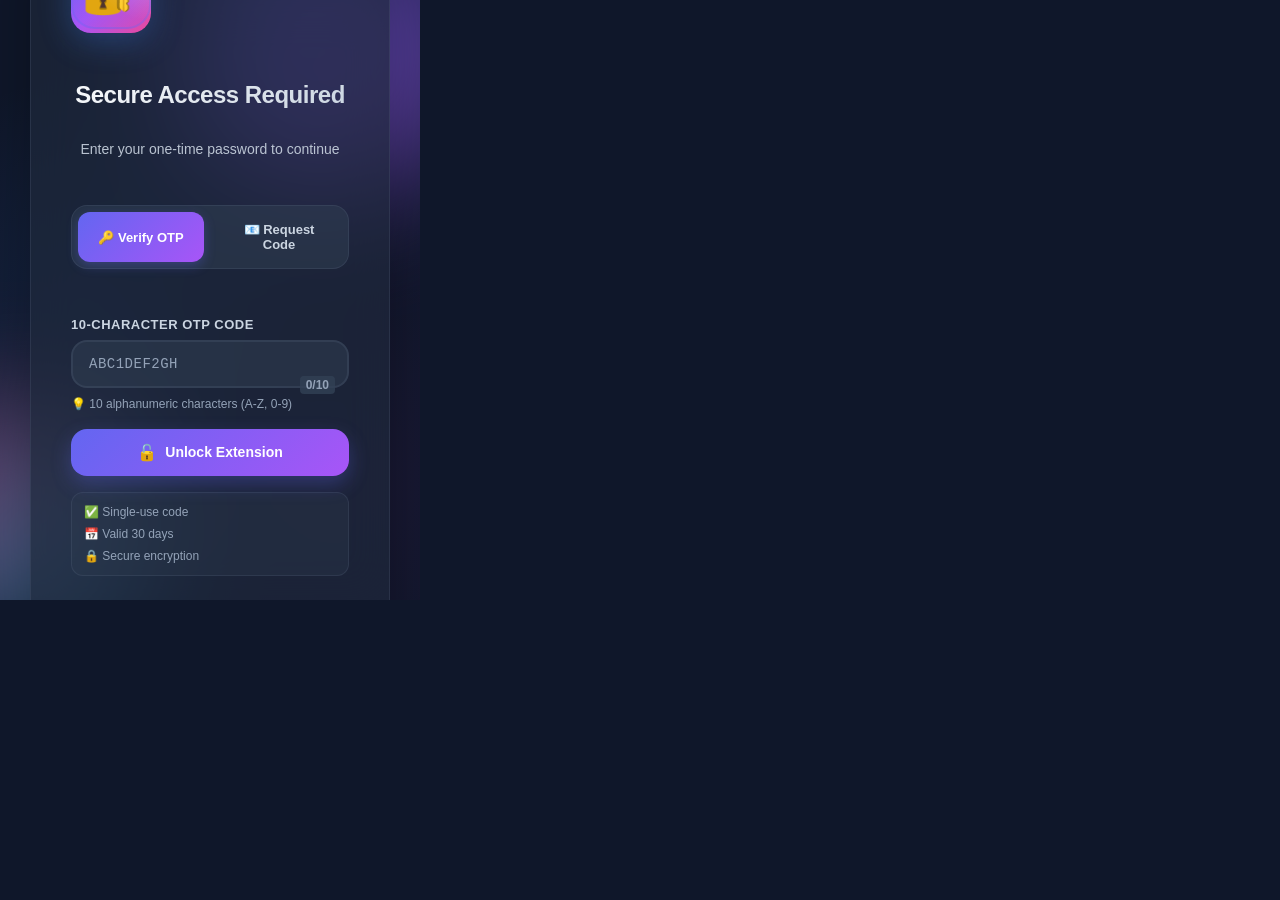
==== index.html @ 63fec65b "[auto-unzip] Replace repo with extracted ZIP contents" ====
<!doctype html>
<html lang="en">
<head>
  <meta charset="UTF-8" />
  <meta name="viewport" content="width=device-width, initial-scale=1.0" />
  <title>Lovable Tool — Trivis</title>
  <link rel="stylesheet" href="styles/style.css" />
  <link rel="stylesheet" href="styles/modern-ui.css" />
</head>
<body class="sp-extension-page">
  <div id="sp-app-root">

    <!-- =============== OTP AUTHENTICATION GATE =============== -->
    <div id="otp-auth-gate" class="otp-auth-gate active">
      <div class="otp-auth-bg">
        <div class="otp-auth-gradient-1"></div>
        <div class="otp-auth-gradient-2"></div>
      </div>

      <div class="otp-auth-container">
        <!-- Logo Animation -->
        <div class="otp-auth-logo-wrapper">
          <div class="otp-auth-logo">🔐</div>
        </div>

        <!-- Title -->
        <h1 class="otp-auth-title">Secure Access Required</h1>
        <p class="otp-auth-subtitle">Enter your one-time password to continue</p>

        <!-- Tabs -->
        <div class="otp-auth-tabs">
          <button class="otp-auth-tab active" data-tab="verify">🔑 Verify OTP</button>
          <button class="otp-auth-tab" data-tab="request">📧 Request Code</button>
        </div>

        <!-- Verify OTP Tab -->
        <div class="otp-auth-tab-content active" data-tab-content="verify">
          <form id="otp-auth-form-verify" class="otp-auth-form">
            <div class="otp-auth-input-wrapper">
              <label class="otp-auth-label">10-Character OTP Code</label>
              <div class="otp-auth-input-container">
                <input 
                  type="text" 
                  id="otp-auth-input" 
                  class="otp-auth-input" 
                  placeholder="ABC1DEF2GH"
                  maxlength="10"
                  autocomplete="off"
                  spellcheck="false"
                />
                <span class="otp-auth-char-count">0/10</span>
              </div>
              <div class="otp-auth-input-hint">💡 10 alphanumeric characters (A-Z, 0-9)</div>
            </div>

            <div id="otp-auth-message" class="otp-auth-message" style="display: none;"></div>

            <button type="submit" class="otp-auth-btn-primary">
              <span class="btn-icon">🔓</span>
              <span class="btn-text">Unlock Extension</span>
            </button>

            <div class="otp-auth-info">
              <div class="info-item">✅ Single-use code</div>
              <div class="info-item">📅 Valid 30 days</div>
              <div class="info-item">🔒 Secure encryption</div>
            </div>
          </form>
        </div>

        <!-- Request OTP Tab -->
        <div class="otp-auth-tab-content" data-tab-content="request">
          <form id="otp-auth-form-request" class="otp-auth-form">
            <div class="otp-auth-input-wrapper">
              <label class="otp-auth-label">Email Address</label>
              <div class="otp-auth-input-container">
                <input 
                  type="email" 
                  id="otp-auth-email" 
                  class="otp-auth-input" 
                  placeholder="your@email.com"
                />
                <span class="btn-icon">📧</span>
              </div>
              <div class="otp-auth-input-hint">We'll send your OTP to this email</div>
            </div>

            <div id="otp-auth-message-request" class="otp-auth-message" style="display: none;"></div>

            <button type="button" class="otp-auth-btn-primary" id="otp-auth-request-btn">
              <span class="btn-icon">📤</span>
              <span class="btn-text">Request OTP</span>
            </button>

            <div class="otp-auth-info">
              <div class="info-item">⏱️ Admin responds within 1 hour</div>
              <div class="info-item">💬 Check your email & Discord</div>
              <div class="info-item">🔐 Code valid for 24 hours</div>
            </div>
          </form>
        </div>

        <!-- Footer -->
        <div class="otp-auth-footer">
          <p>Made with ❤️ by Trivis</p>
        </div>
      </div>
    </div>

    <!-- =============== MAIN UI (After Auth) =============== -->
    <div id="main-ui" class="main-ui">
      <!-- Header -->
      <header class="sp-header">
        <div class="sp-brand">
          <span class="sp-brand-emoji">⌨️</span>
          <div class="sp-brand-info">
            <span class="sp-brand-text">Lovable Tool</span>
            <span class="sp-brand-subtext">✨ Trivis Edition</span>
          </div>
        </div>
        <div class="sp-header-actions">
          <button class="sp-icon-btn" id="btn-admin" title="Admin Panel">
            ⚙️
          </button>
          <button class="sp-icon-btn" id="btn-discord" title="Join Discord">
            💬
          </button>
          <button class="sp-icon-btn" id="btn-logout" title="Logout">
            🚪
          </button>
        </div>
      </header>

      <!-- Hero Section -->
      <div class="sp-hero-banner">
        <div class="sp-hero-gradient"></div>
        <div class="sp-hero-content">
          <h1 class="sp-hero-title">🎯 Ready to Build?</h1>
          <p class="sp-hero-subtitle">Unlock All Possibilities With Lovable Tool</p>
        </div>
      </div>

      <!-- Quick Actions Grid -->
      <section class="sp-quick-actions-grid">
        <button class="sp-action-card" id="btn-new" title="Create new project">
          <span class="card-icon">➕</span>
          <span class="card-label">New Project</span>
          <span class="card-desc">Start building</span>
        </button>

        <button class="sp-action-card" id="btn-recent" title="Recent projects">
          <span class="card-icon">📂</span>
          <span class="card-label">Recent</span>
          <span class="card-desc">View history</span>
        </button>

        <button class="sp-action-card" id="btn-templates" title="Project templates">
          <span class="card-icon">🎨</span>
          <span class="card-label">Templates</span>
          <span class="card-desc">Start from template</span>
        </button>

        <button class="sp-action-card" id="btn-settings" title="Settings">
          <span class="card-icon">⚙️</span>
          <span class="card-label">Settings</span>
          <span class="card-desc">Customize</span>
        </button>
      </section>

      <!-- Features Section -->
      <section class="sp-features-section">
        <h2 class="section-title">✨ Features</h2>
        <div class="sp-features-grid">
          <div class="feature-card">
            <div class="feature-icon">🚀</div>
            <h3>Lightning Fast</h3>
            <p>Build in seconds</p>
          </div>
          <div class="feature-card">
            <div class="feature-icon">🎨</div>
            <h3>Beautiful</h3>
            <p>Modern design</p>
          </div>
          <div class="feature-card">
            <div class="feature-icon">🔒</div>
            <h3>Secure</h3>
            <p>Enterprise ready</p>
          </div>
          <div class="feature-card">
            <div class="feature-icon">⚙️</div>
            <h3>Powerful</h3>
            <p>Full control</p>
          </div>
        </div>
      </section>

      <!-- Footer -->
      <footer class="sp-footer">
        <div class="footer-content">
          <div class="social-links">
            <a href="https://discord.gg/SvxytM8Y2p" class="social-link" title="Discord">💬</a>
            <a href="#" class="social-link" title="GitHub">🐙</a>
            <a href="#" class="social-link" title="Website">🌐</a>
          </div>
          <p class="footer-text">Made with ❤️ by Trivis • © 2026</p>
        </div>
      </footer>
    </div>

    <!-- Notification Toast -->
    <div id="sp-toast" class="sp-toast"></div>
  </div>

  <!-- Scripts (OTP System) -->
  <script src="scripts/supabase/otp-initializer.js"></script>
  <script src="scripts/supabase/config.js"></script>
  <script src="scripts/panel/otp-auth-gate.js"></script>
  <script src="scripts/shared/fingerprint.js"></script>
  <script src="scripts/shared/flow.js"></script>
  <script src="scripts/shared/translations.js"></script>
  <script src="scripts/panel/panel-templates.js"></script>
  <script src="scripts/panel/panel.js"></script>
  <script src="scripts/panel/handlers.js"></script>

  <!-- New Modern UI Handlers -->
  <script src="scripts/panel/ui-handlers.js"></script>
  
  <!-- Initialization -->
  <script src="scripts/supabase/init.js"></script>
</body>
</html>
---- styles/style.css ----
/* ============================================================
   Lovable Tool — Trivis Edition
   Modern Glassmorphism UI with Smooth Animations
   Made with ❤️ by Trivis | Discord: https://discord.gg/SvxytM8Y2p
   ============================================================ */

* {
  box-sizing: border-box;
  margin: 0;
  padding: 0;
}

:root {
  /* Modern Gradient Colors */
  --primary-blue: #6366f1;
  --primary-purple: #a855f7;
  --primary-pink: #ec4899;
  --primary-cyan: #06b6d4;
  --primary-green: #10b981;
  
  /* Glassmorphism Backgrounds */
  --bg-primary: #0f172a;
  --bg-secondary: #1e293b;
  --bg-tertiary: #334155;
  --bg-glass: rgba(30, 41, 59, 0.7);
  --bg-glass-light: rgba(51, 65, 85, 0.5);
  
  /* Text Colors */
  --text-primary: #f8fafc;
  --text-secondary: #cbd5e1;
  --text-muted: #94a3b8;
  
  /* Gradients */
  --gradient-primary: linear-gradient(135deg, #6366f1 0%, #a855f7 50%, #ec4899 100%);
  --gradient-secondary: linear-gradient(135deg, #06b6d4 0%, #10b981 100%);
  --gradient-premium: linear-gradient(135deg, #a855f7 0%, #ec4899 50%, #6366f1 100%);
  
  /* Effects */
  --border-radius: 16px;
  --border-radius-lg: 24px;
  --border-radius-xl: 32px;
  --border-color: rgba(100, 116, 139, 0.2);
  --shadow-sm: 0 2px 8px rgba(0, 0, 0, 0.1);
  --shadow-md: 0 8px 16px rgba(0, 0, 0, 0.15);
  --shadow-lg: 0 20px 40px rgba(0, 0, 0, 0.25);
  --shadow-xl: 0 30px 60px rgba(0, 0, 0, 0.3);
  
  /* Glass Effect */
  --glass-effect: backdrop-filter: blur(10px);
  
  /* Transitions */
  --transition-fast: 0.15s cubic-bezier(0.4, 0, 0.2, 1);
  --transition-normal: 0.3s cubic-bezier(0.4, 0, 0.2, 1);
  --transition-slow: 0.5s cubic-bezier(0.4, 0, 0.2, 1);
}

html {
  background: var(--bg-primary);
  width: 420px;
  height: auto;
}

body {
  font-family: 'Segoe UI', 'Roboto', 'Oxygen', 'Ubuntu', 'Cantarell', sans-serif;
  background: var(--bg-primary);
  color: var(--text-primary);
  width: 420px;
  height: auto;
  max-height: 600px;
  margin: 0;
  overflow: hidden;
  overflow-y: auto;
  -webkit-font-smoothing: antialiased;
  -moz-osx-font-smoothing: grayscale;
  display: flex;
  flex-direction: column;
}

/* Scrollbar */
::-webkit-scrollbar {
  width: 8px;
}

::-webkit-scrollbar-track {
  background: transparent;
}

::-webkit-scrollbar-thumb {
  background: rgba(148, 163, 184, 0.3);
  border-radius: 4px;
}

::-webkit-scrollbar-thumb:hover {
  background: rgba(148, 163, 184, 0.5);
}

#sp-app-root {
  width: 100%;
  display: flex;
  flex-direction: column;
  background: var(--bg-primary);
  position: relative;
  flex: 1;
}

/* ============================================================
   HEADER STYLES
   ============================================================ */

.sp-header {
  padding: 14px 16px;
  background: linear-gradient(180deg, rgba(26, 31, 46, 0.8) 0%, rgba(15, 20, 25, 0.95) 100%);
  border-bottom: 1px solid var(--border-color);
  display: flex;
  align-items: center;
  justify-content: space-between;
  gap: 12px;
  flex-shrink: 0;
  backdrop-filter: blur(12px);
  -webkit-backdrop-filter: blur(12px);
  box-shadow: 0 2px 8px rgba(0, 0, 0, 0.15);
}

.sp-brand {
  display: flex;
  align-items: center;
  gap: 12px;
  flex: 1;
  min-width: 0;
}

.sp-brand-icon-wrapper {
  display: flex;
  align-items: center;
  justify-content: center;
  width: 44px;
  height: 44px;
  background: var(--gradient-primary);
  border-radius: 12px;
  flex-shrink: 0;
  box-shadow: 0 4px 12px rgba(66, 133, 244, 0.3);
  font-size: 24px;
  line-height: 1;
  animation: floatIcon 3s ease-in-out infinite;
  position: relative;
  overflow: hidden;
}

@keyframes floatIcon {
  0%, 100% { transform: translateY(0); }
  50% { transform: translateY(-4px); }
}

.sp-brand-icon-wrapper::before {
  content: '';
  position: absolute;
  top: 0;
  left: 0;
  right: 0;
  bottom: 0;
  background: radial-gradient(circle at top right, rgba(255, 255, 255, 0.3) 0%, transparent 60%);
  pointer-events: none;
}

.sp-brand-emoji {
  filter: drop-shadow(0 2px 4px rgba(0, 0, 0, 0.2));
  position: relative;
  z-index: 1;
}

.sp-brand-info {
  display: flex;
  flex-direction: column;
  gap: 2px;
  min-width: 0;
}

.sp-brand-text {
  font-size: 14px;
  font-weight: 700;
  color: var(--text-primary);
  letter-spacing: -0.3px;
}

.sp-brand-subtext {
  font-size: 11px;
  background: var(--gradient-primary);
  -webkit-background-clip: text;
  -webkit-text-fill-color: transparent;
  background-clip: text;
  font-weight: 600;
  letter-spacing: 0.5px;
}

.sp-header-actions {
  display: flex;
  align-items: center;
  gap: 8px;
  flex-shrink: 0;
}

.sp-icon-btn {
  display: inline-flex;
  align-items: center;
  justify-content: center;
  width: 36px;
  height: 36px;
  border-radius: 10px;
  color: var(--text-secondary);
  background: rgba(148, 163, 184, 0.08);
  border: 1px solid var(--border-color);
  cursor: pointer;
  transition: all var(--transition-fast);
  font-size: 18px;
  line-height: 1;
  box-shadow: var(--shadow-inner);
  position: relative;
  overflow: hidden;
}

.sp-icon-btn::before {
  content: '';
  position: absolute;
  top: 0;
  left: 0;
  right: 0;
  bottom: 0;
  background: linear-gradient(135deg, rgba(255, 255, 255, 0.1) 0%, transparent 100%);
  pointer-events: none;
}

.sp-icon-btn:hover {
  background: rgba(66, 133, 244, 0.15);
  border-color: rgba(66, 133, 244, 0.3);
  transform: translateY(-2px);
  box-shadow: 0 4px 12px rgba(66, 133, 244, 0.2), var(--shadow-inner);
}

.sp-icon-btn:active {
  transform: translateY(0);
  box-shadow: inset 0 2px 4px rgba(0, 0, 0, 0.3);
}

.sp-discord-link {
  color: #5865F2;
  font-size: 20px;
}

.sp-discord-link:hover {
  background: rgba(88, 101, 242, 0.15);
}

/* ============================================================
   HERO BANNER
   ============================================================ */

.sp-hero-banner {
  padding: 20px 16px;
  background: var(--gradient-premium);
  background-size: 200% 200%;
  animation: gradientShift 8s ease infinite;
  position: relative;
  overflow: hidden;
  margin-bottom: 0;
}

@keyframes gradientShift {
  0%, 100% { background-position: 0% 50%; }
  50% { background-position: 100% 50%; }
}

.sp-hero-banner::before {
  content: '';
  position: absolute;
  top: 0;
  left: 0;
  right: 0;
  bottom: 0;
  background: 
    radial-gradient(circle at 20% 50%, rgba(255, 255, 255, 0.1) 0%, transparent 50%),
    radial-gradient(circle at 80% 80%, rgba(255, 255, 255, 0.05) 0%, transparent 50%);
  pointer-events: none;
}

.sp-hero-content {
  position: relative;
  z-index: 1;
  text-align: center;
  display: flex;
  flex-direction: column;
  align-items: center;
  gap: 8px;
}

.sp-hero-emoji {
  font-size: 32px;
  animation: bounce 2s ease-in-out infinite;
}

@keyframes bounce {
  0%, 100% { transform: translateY(0); }
  50% { transform: translateY(-8px); }
}

.sp-hero-title {
  font-size: 18px;
  font-weight: 800;
  color: #fff;
  letter-spacing: -0.5px;
}

.sp-hero-subtitle {
  font-size: 12px;
  color: rgba(255, 255, 255, 0.9);
  font-weight: 500;
}

/* ============================================================
   BODY & LOADING
   ============================================================ */

.sp-body {
  padding: 16px;
  display: flex;
  flex-direction: column;
  gap: 14px;
  flex: 1;
  overflow-y: auto;
  min-height: 0;
}

.sp-license-gate {
  padding: 40px 20px;
  flex: 1;
  display: flex;
  flex-direction: column;
  justify-content: center;
  align-items: center;
}

.sp-loading-container {
  display: flex;
  flex-direction: column;
  align-items: center;
  gap: 20px;
}

.sp-loader {
  display: flex;
  gap: 6px;
  align-items: center;
  height: 32px;
}

.sp-loader-dot {
  width: 8px;
  height: 8px;
  border-radius: 50%;
  background: var(--gradient-primary);
  animation: loadingBounce 1.4s infinite;
}

.sp-loader-dot:nth-child(1) {
  animation-delay: -0.32s;
}

.sp-loader-dot:nth-child(2) {
  animation-delay: -0.16s;
}

@keyframes loadingBounce {
  0%, 80%, 100% {
    transform: scale(0);
    opacity: 0.5;
  }
  40% {
    transform: scale(1);
    opacity: 1;
  }
}

.sp-loading-text {
  color: var(--text-muted);
  font-size: 14px;
  font-weight: 500;
  animation: fadeInOut 2s ease-in-out infinite;
}

@keyframes fadeInOut {
  0%, 100% { opacity: 0.6; }
  50% { opacity: 1; }
}

/* ============================================================
   QUICK ACTIONS
   ============================================================ */

.sp-quick-actions {
  display: grid;
  grid-template-columns: repeat(4, 1fr);
  gap: 10px;
  padding: 12px 16px;
  border-top: 1px solid var(--border-color);
  background: rgba(26, 31, 46, 0.5);
  flex-shrink: 0;
}

.sp-quick-action-btn {
  display: flex;
  flex-direction: column;
  align-items: center;
  justify-content: center;
  gap: 6px;
  padding: 10px;
  background: linear-gradient(135deg, rgba(51, 65, 85, 0.6) 0%, rgba(30, 41, 59, 0.9) 100%);
  border: 1px solid var(--border-color);
  border-radius: 10px;
  cursor: pointer;
  transition: all var(--transition-fast);
  box-shadow: var(--shadow-inner);
  color: var(--text-primary);
  font-family: inherit;
  font-size: 11px;
  font-weight: 600;
  position: relative;
  overflow: hidden;
}

.sp-quick-action-btn::before {
  content: '';
  position: absolute;
  top: -50%;
  left: -50%;
  width: 200%;
  height: 200%;
  background: radial-gradient(circle, rgba(255, 255, 255, 0.1) 0%, transparent 70%);
  opacity: 0;
  transition: opacity var(--transition-fast);
}

.sp-quick-action-btn:hover {
  border-color: rgba(66, 133, 244, 0.3);
  background: linear-gradient(135deg, rgba(66, 133, 244, 0.15) 0%, rgba(30, 41, 59, 0.95) 100%);
  transform: translateY(-2px);
  box-shadow: 0 4px 12px rgba(66, 133, 244, 0.15), var(--shadow-inner);
}

.sp-quick-action-btn:active {
  transform: translateY(0);
}

.sp-quick-action-btn:active::before {
  opacity: 1;
  animation: ripple 0.6s ease-out;
}

@keyframes ripple {
  from {
    top: -50%;
    left: -50%;
    width: 200%;
    height: 200%;
    opacity: 1;
  }
  to {
    top: -50%;
    left: -50%;
    width: 200%;
    height: 200%;
    opacity: 0;
  }
}

.sp-action-emoji {
  font-size: 20px;
  display: block;
  transition: transform var(--transition-fast);
}

.sp-quick-action-btn:hover .sp-action-emoji {
  transform: scale(1.2) rotate(5deg);
}

.sp-action-label {
  font-size: 10px;
  color: var(--text-muted);
  transition: color var(--transition-fast);
}

.sp-quick-action-btn:hover .sp-action-label {
  color: var(--text-primary);
}

/* ============================================================
   PROFILE CARD
   ============================================================ */

.sp-profile-card {
  background: linear-gradient(135deg, rgba(51, 65, 85, 0.4) 0%, rgba(30, 41, 59, 0.8) 100%);
  border: 1px solid var(--border-color);
  border-radius: var(--border-radius-lg);
  padding: 14px;
  display: flex;
  flex-direction: column;
  gap: 12px;
  box-shadow: var(--shadow-md), var(--shadow-inner);
  transition: all var(--transition-normal);
  position: relative;
  overflow: hidden;
}

.sp-profile-card::after {
  content: '';
  position: absolute;
  top: -50%;
  right: -50%;
  width: 200%;
  height: 200%;
  background: radial-gradient(circle, rgba(255, 255, 255, 0.05) 0%, transparent 70%);
  pointer-events: none;
}

.sp-profile-card:hover {
  border-color: rgba(66, 133, 244, 0.3);
  box-shadow: 0 8px 24px rgba(66, 133, 244, 0.15), var(--shadow-inner);
  transform: translateY(-2px);
}

.sp-status-row {
  display: flex;
  align-items: center;
  gap: 10px;
  font-size: 13px;
  font-weight: 600;
  position: relative;
  z-index: 1;
}

.sp-status-connected {
  color: var(--primary-green);
  display: flex;
  align-items: center;
  gap: 8px;
}

.sp-status-connected::before {
  content: '●';
  font-size: 10px;
  animation: pulse 2s ease-in-out infinite;
  filter: drop-shadow(0 0 4px var(--primary-green));
}

@keyframes pulse {
  0%, 100% { opacity: 1; }
  50% { opacity: 0.6; }
}

.sp-sync-status {
  font-size: 12px;
  color: var(--text-muted);
  padding-top: 12px;
  border-top: 1px solid var(--border-color);
  display: flex;
  align-items: center;
  gap: 8px;
  position: relative;
  z-index: 1;
  transition: all var(--transition-fast);
}

.sp-sync-status.sp-sync-success {
  color: var(--primary-green);
  border-top-color: rgba(52, 168, 83, 0.2);
}

/* ============================================================
   SHORTCUTS GRID
   ============================================================ */

.sp-shortcuts-grid {
  display: grid;
  grid-template-columns: 1fr 1fr;
  gap: 12px;
}

@media (min-width: 500px) {
  .sp-shortcuts-grid {
    grid-template-columns: 1fr 1fr 1fr;
  }
}

/* ============================================================
   CHIPS/BUTTONS
   ============================================================ */

.sp-chip {
  display: flex;
  flex-direction: column;
  align-items: center;
  justify-content: center;
  gap: 8px;
  padding: 14px 10px;
  background: linear-gradient(135deg, rgba(51, 65, 85, 0.5) 0%, rgba(30, 41, 59, 0.85) 100%);
  border: 1px solid var(--border-color);
  border-radius: var(--border-radius);
  color: var(--text-primary);
  font-size: 12px;
  font-weight: 600;
  cursor: pointer;
  transition: all var(--transition-fast);
  min-height: 72px;
  box-shadow: var(--shadow-md), var(--shadow-inner);
  text-decoration: none;
  font-family: inherit;
  position: relative;
  overflow: hidden;
  user-select: none;
}

.sp-chip::before {
  content: '';
  position: absolute;
  top: 0;
  left: 0;
  right: 0;
  bottom: 0;
  background: linear-gradient(135deg, rgba(66, 133, 244, 0.1) 0%, transparent 100%);
  opacity: 0;
  transition: opacity var(--transition-fast);
}

.sp-chip:hover {
  border-color: rgba(66, 133, 244, 0.4);
  background: linear-gradient(135deg, rgba(66, 133, 244, 0.15) 0%, rgba(30, 41, 59, 0.9) 100%);
  box-shadow: 0 6px 20px rgba(66, 133, 244, 0.2), var(--shadow-inner);
  transform: translateY(-3px);
}

.sp-chip:hover::before {
  opacity: 1;
}

.sp-chip:active {
  transform: translateY(-1px);
  box-shadow: var(--shadow-sm), inset 0 2px 4px rgba(0, 0, 0, 0.4);
}

.sp-chip svg {
  width: 20px;
  height: 20px;
  color: var(--primary-blue);
  flex-shrink: 0;
  transition: transform var(--transition-fast);
  position: relative;
  z-index: 1;
  filter: drop-shadow(0 2px 4px rgba(0, 0, 0, 0.2));
}

.sp-chip:hover svg {
  transform: scale(1.15) rotate(-5deg);
}

.sp-chip-emoji {
  font-size: 24px;
  position: relative;
  z-index: 1;
  display: block;
  transition: transform var(--transition-fast);
  filter: drop-shadow(0 2px 4px rgba(0, 0, 0, 0.2));
}

.sp-chip:hover .sp-chip-emoji {
  transform: scale(1.2) rotate(8deg);
}

/* ============================================================
   INPUTS & BUTTONS
   ============================================================ */

.sp-input {
  width: 100%;
  padding: 10px 12px;
  background: rgba(30, 41, 59, 0.6);
  border: 1px solid var(--border-color);
  border-radius: var(--border-radius);
  color: var(--text-primary);
  font-size: 13px;
  transition: all var(--transition-fast);
  font-family: inherit;
  box-shadow: var(--shadow-inner);
}

.sp-input:focus {
  outline: none;
  border-color: var(--primary-blue);
  background: rgba(30, 41, 59, 0.8);
  box-shadow: inset 0 1px 2px rgba(0, 0, 0, 0.2), 0 0 0 3px rgba(66, 133, 244, 0.1);
}

.sp-btn-primary {
  width: 100%;
  padding: 11px 16px;
  background: var(--gradient-primary);
  color: #fff;
  border: 1px solid rgba(255, 255, 255, 0.2);
  border-radius: var(--border-radius);
  font-weight: 700;
  font-size: 13px;
  cursor: pointer;
  transition: all var(--transition-fast);
  font-family: inherit;
  box-shadow: 0 4px 16px rgba(66, 133, 244, 0.3), inset 0 1px 0 rgba(255, 255, 255, 0.2);
  position: relative;
  overflow: hidden;
  user-select: none;
}

.sp-btn-primary::after {
  content: '';
  position: absolute;
  top: 50%;
  left: 50%;
  width: 0;
  height: 0;
  border-radius: 50%;
  background: rgba(255, 255, 255, 0.3);
  transform: translate(-50%, -50%);
  transition: width var(--transition-normal), height var(--transition-normal);
}

.sp-btn-primary:hover {
  transform: translateY(-2px);
  box-shadow: 0 8px 24px rgba(66, 133, 244, 0.4), inset 0 1px 0 rgba(255, 255, 255, 0.2);
}

.sp-btn-primary:active {
  transform: translateY(0);
}

.sp-btn-primary:active::after {
  width: 200px;
  height: 200px;
}

.sp-btn-secondary {
  width: 100%;
  padding: 11px 16px;
  background: rgba(148, 163, 184, 0.08);
  color: var(--text-secondary);
  border: 1px solid var(--border-color);
  border-radius: var(--border-radius);
  font-weight: 600;
  font-size: 13px;
  cursor: pointer;
  transition: all var(--transition-fast);
  font-family: inherit;
  box-shadow: var(--shadow-inner);
}

.sp-btn-secondary:hover {
  background: rgba(66, 133, 244, 0.12);
  color: var(--text-primary);
  border-color: rgba(66, 133, 244, 0.3);
}

/* ============================================================
   FOOTER
   ============================================================ */

.sp-footer {
  padding: 12px 16px;
  border-top: 1px solid var(--border-color);
  display: flex;
  align-items: center;
  justify-content: space-between;
  gap: 10px;
  flex-shrink: 0;
  background: linear-gradient(180deg, rgba(30, 41, 59, 0.6) 0%, rgba(15, 23, 42, 0.95) 100%);
  backdrop-filter: blur(10px);
  -webkit-backdrop-filter: blur(10px);
  font-size: 11px;
}

.sp-social-links {
  display: flex;
  align-items: center;
  gap: 6px;
}

.sp-social-link {
  display: inline-flex;
  align-items: center;
  justify-content: center;
  width: 28px;
  height: 28px;
  border-radius: 8px;
  background: rgba(148, 163, 184, 0.08);
  border: 1px solid var(--border-color);
  transition: all var(--transition-fast);
  text-decoration: none;
  cursor: pointer;
  font-size: 14px;
  box-shadow: var(--shadow-inner);
}

.sp-social-link:hover {
  background: rgba(66, 133, 244, 0.15);
  border-color: rgba(66, 133, 244, 0.3);
  transform: translateY(-1px) scale(1.05);
}

.sp-footer-badge {
  font-weight: 600;
  color: var(--text-muted);
  white-space: nowrap;
}

/* ============================================================
   UTILITY CLASSES
   ============================================================ */

.sp-hidden {
  display: none !important;
}

.sp-flex {
  display: flex;
}

.sp-flex-col {
  flex-direction: column;
}

.sp-items-center {
  align-items: center;
}

.sp-justify-center {
  justify-content: center;
}

/* ============================================================
   ACCESSIBILITY
   ============================================================ */

@media (prefers-reduced-motion: reduce) {
  * {
    animation-duration: 0.01ms !important;
    animation-iteration-count: 1 !important;
    transition-duration: 0.01ms !important;
  }
}

@media (max-width: 420px) {
  .sp-chip {
    min-height: 64px;
    font-size: 11px;
  }
}


/* ============================================================
   TOAST NOTIFICATIONS
   ============================================================ */

.sp-toast {
  position: fixed;
  bottom: 20px;
  right: 20px;
  z-index: 9999;
  display: flex;
  flex-direction: column;
  gap: 8px;
  max-width: 300px;
  opacity: 0;
  transition: opacity var(--transition-normal);
  pointer-events: none;
}

.sp-toast.sp-toast-show {
  opacity: 1;
  pointer-events: auto;
}

.sp-toast-content {
  display: flex;
  align-items: center;
  gap: 10px;
  padding: 12px 16px;
  background: linear-gradient(135deg, rgba(51, 65, 85, 0.9) 0%, rgba(30, 41, 59, 0.95) 100%);
  border: 1px solid var(--border-color);
  border-radius: var(--border-radius);
  color: var(--text-primary);
  font-size: 13px;
  font-weight: 500;
  box-shadow: var(--shadow-lg);
  animation: slideInRight var(--transition-normal) ease-out;
}

@keyframes slideInRight {
  from {
    transform: translateX(100%);
    opacity: 0;
  }
  to {
    transform: translateX(0);
    opacity: 1;
  }
}

.sp-toast-success {
  border-color: rgba(52, 168, 83, 0.3);
  background: linear-gradient(135deg, rgba(16, 185, 129, 0.1) 0%, rgba(30, 41, 59, 0.95) 100%);
}

.sp-toast-error {
  border-color: rgba(239, 68, 68, 0.3);
  background: linear-gradient(135deg, rgba(239, 68, 68, 0.1) 0%, rgba(30, 41, 59, 0.95) 100%);
}

.sp-toast-warning {
  border-color: rgba(245, 158, 11, 0.3);
  background: linear-gradient(135deg, rgba(245, 158, 11, 0.1) 0%, rgba(30, 41, 59, 0.95) 100%);
}

.sp-toast-info {
  border-color: rgba(66, 133, 244, 0.3);
  background: linear-gradient(135deg, rgba(66, 133, 244, 0.1) 0%, rgba(30, 41, 59, 0.95) 100%);
}

.sp-toast-emoji {
  font-size: 18px;
  flex-shrink: 0;
  animation: popIn var(--transition-normal) ease-out;
}

@keyframes popIn {
  0% {
    transform: scale(0);
    opacity: 0;
  }
  50% {
    transform: scale(1.2);
  }
  100% {
    transform: scale(1);
    opacity: 1;
  }
}

.sp-toast-message {
  flex: 1;
}

/* ============================================================
   MODAL STYLES
   ============================================================ */

.sp-modal {
  position: fixed;
  top: 0;
  left: 0;
  right: 0;
  bottom: 0;
  z-index: 10000;
  display: flex;
  align-items: center;
  justify-content: center;
  pointer-events: none;
}

.sp-modal.sp-modal-show {
  pointer-events: auto;
}

.sp-modal-overlay {
  position: absolute;
  top: 0;
  left: 0;
  right: 0;
  bottom: 0;
  background: rgba(0, 0, 0, 0.5);
  backdrop-filter: blur(4px);
  -webkit-backdrop-filter: blur(4px);
  opacity: 0;
  transition: opacity var(--transition-normal);
}

.sp-modal.sp-modal-show .sp-modal-overlay {
  opacity: 1;
}

.sp-modal-content {
  background: linear-gradient(135deg, rgba(26, 31, 46, 0.95) 0%, rgba(15, 23, 42, 0.98) 100%);
  border: 1px solid var(--border-color);
  border-radius: var(--border-radius-lg);
  box-shadow: 0 20px 60px rgba(0, 0, 0, 0.5);
  max-width: 400px;
  width: 90%;
  max-height: 80vh;
  display: flex;
  flex-direction: column;
  opacity: 0;
  transform: scale(0.95);
  transition: all var(--transition-normal);
  position: relative;
  z-index: 1;
}

.sp-modal.sp-modal-show .sp-modal-content {
  opacity: 1;
  transform: scale(1);
}

.sp-modal-header {
  padding: 16px;
  border-bottom: 1px solid var(--border-color);
  display: flex;
  align-items: center;
  justify-content: space-between;
  gap: 12px;
}

.sp-modal-header h2 {
  font-size: 16px;
  font-weight: 700;
  margin: 0;
  color: var(--text-primary);
}

.sp-modal-close {
  width: 32px;
  height: 32px;
  border: none;
  background: transparent;
  border-radius: 8px;
  color: var(--text-muted);
  font-size: 18px;
  cursor: pointer;
  transition: all var(--transition-fast);
  display: flex;
  align-items: center;
  justify-content: center;
  padding: 0;
}

.sp-modal-close:hover {
  background: rgba(148, 163, 184, 0.1);
  color: var(--text-primary);
}

.sp-modal-body {
  padding: 16px;
  overflow-y: auto;
  flex: 1;
}

/* ============================================================
   SETTINGS STYLES
   ============================================================ */

.sp-settings-loading {
  display: flex;
  flex-direction: column;
  align-items: center;
  justify-content: center;
  gap: 16px;
  padding: 24px;
}

.sp-profile-section {
  display: flex;
  flex-direction: column;
  gap: 16px;
}

.sp-profile-header {
  display: flex;
  align-items: center;
  gap: 12px;
  padding: 12px;
  background: rgba(66, 133, 244, 0.08);
  border-radius: var(--border-radius);
  border: 1px solid rgba(66, 133, 244, 0.2);
}

.sp-profile-avatar {
  font-size: 32px;
  width: 48px;
  height: 48px;
  display: flex;
  align-items: center;
  justify-content: center;
  background: linear-gradient(135deg, rgba(66, 133, 244, 0.2) 0%, rgba(156, 39, 176, 0.1) 100%);
  border-radius: 10px;
  flex-shrink: 0;
}

.sp-profile-info h3 {
  font-size: 14px;
  font-weight: 700;
  color: var(--text-primary);
  margin: 0;
}

.sp-profile-info p {
  font-size: 12px;
  color: var(--text-muted);
  margin: 4px 0 0 0;
}

.sp-profile-stats {
  display: grid;
  grid-template-columns: 1fr 1fr;
  gap: 12px;
}

.sp-stat-item {
  display: flex;
  flex-direction: column;
  gap: 4px;
  padding: 10px;
  background: rgba(51, 65, 85, 0.5);
  border-radius: var(--border-radius);
  border: 1px solid var(--border-color);
}

.sp-stat-label {
  font-size: 11px;
  color: var(--text-muted);
  font-weight: 600;
  text-transform: uppercase;
  letter-spacing: 0.5px;
}

.sp-stat-value {
  font-size: 13px;
  font-weight: 700;
  color: var(--primary-blue);
}

.sp-profile-actions {
  display: flex;
  flex-direction: column;
  gap: 8px;
}

.sp-settings-action-btn {
  padding: 10px 12px;
  border: 1px solid var(--border-color);
  background: rgba(51, 65, 85, 0.5);
  border-radius: var(--border-radius);
  color: var(--text-secondary);
  font-size: 12px;
  font-weight: 600;
  cursor: pointer;
  transition: all var(--transition-fast);
  display: flex;
  align-items: center;
  justify-content: center;
  gap: 8px;
  text-decoration: none;
  font-family: inherit;
}

.sp-settings-action-btn:hover {
  background: rgba(66, 133, 244, 0.15);
  border-color: rgba(66, 133, 244, 0.3);
  color: var(--text-primary);
}

.sp-settings-action-btn.sp-primary {
  background: var(--gradient-primary);
  border-color: transparent;
  color: #fff;
}

.sp-settings-action-btn.sp-primary:hover {
  box-shadow: 0 4px 12px rgba(66, 133, 244, 0.3);
}

.sp-profile-divider {
  height: 1px;
  background: var(--border-color);
  margin: 8px 0;
}

.sp-profile-features {
  display: flex;
  flex-direction: column;
  gap: 8px;
}

.sp-profile-features h4 {
  font-size: 13px;
  font-weight: 700;
  color: var(--text-primary);
  margin: 0;
}

.sp-features-list {
  list-style: none;
  padding: 0;
  margin: 0;
  display: flex;
  flex-direction: column;
  gap: 6px;
}

.sp-features-list li {
  font-size: 12px;
  color: var(--text-secondary);
  display: flex;
  align-items: center;
  gap: 8px;
  padding: 6px 8px;
  border-radius: 6px;
  background: rgba(66, 133, 244, 0.05);
}

.sp-features-list li span {
  font-size: 14px;
}

.sp-settings-error {
  display: flex;
  flex-direction: column;
  align-items: center;
  justify-content: center;
  gap: 12px;
  padding: 24px;
  text-align: center;
}

.sp-error-emoji {
  font-size: 36px;
}

.sp-settings-error h3 {
  font-size: 14px;
  font-weight: 700;
  color: var(--text-primary);
  margin: 0;
}

.sp-settings-error p {
  font-size: 12px;
  color: var(--text-muted);
  margin: 0;
}

.sp-modal-hidden {
  display: none !important;
}

/* ============================================================
   OTP VERIFICATION MODAL
   ============================================================ */

.otp-modal {
  position: fixed;
  top: 0;
  left: 0;
  right: 0;
  bottom: 0;
  z-index: 10001;
  display: flex;
  align-items: center;
  justify-content: center;
  opacity: 0;
  pointer-events: none;
  transition: opacity var(--transition-normal);
}

.otp-modal.otp-modal-show {
  opacity: 1;
  pointer-events: auto;
}

.otp-modal-overlay {
  position: absolute;
  top: 0;
  left: 0;
  right: 0;
  bottom: 0;
  background: rgba(0, 0, 0, 0.6);
  backdrop-filter: blur(4px);
  -webkit-backdrop-filter: blur(4px);
}

.otp-modal-content {
  background: linear-gradient(135deg, rgba(26, 31, 46, 0.98) 0%, rgba(15, 23, 42, 0.99) 100%);
  border: 1px solid var(--border-color);
  border-radius: var(--border-radius-lg);
  box-shadow: 0 20px 60px rgba(0, 0, 0, 0.6);
  max-width: 400px;
  width: 90%;
  z-index: 1;
  animation: modalSlideIn var(--transition-normal) ease-out;
}

@keyframes modalSlideIn {
  from {
    opacity: 0;
    transform: scale(0.9) translateY(20px);
  }
  to {
    opacity: 1;
    transform: scale(1) translateY(0);
  }
}

.otp-modal-header {
  padding: 20px;
  border-bottom: 1px solid var(--border-color);
  display: flex;
  align-items: center;
  justify-content: space-between;
  gap: 12px;
}

.otp-modal-header h2 {
  font-size: 18px;
  font-weight: 700;
  margin: 0;
  color: var(--text-primary);
  display: flex;
  align-items: center;
  gap: 8px;
}

.otp-modal-close {
  width: 32px;
  height: 32px;
  border: none;
  background: transparent;
  border-radius: 8px;
  color: var(--text-muted);
  font-size: 20px;
  cursor: pointer;
  transition: all var(--transition-fast);
  display: flex;
  align-items: center;
  justify-content: center;
  padding: 0;
}

.otp-modal-close:hover {
  background: rgba(148, 163, 184, 0.1);
  color: var(--text-primary);
}

.otp-modal-body {
  padding: 24px;
}

.otp-modal-description {
  font-size: 13px;
  color: var(--text-secondary);
  margin-bottom: 20px;
  line-height: 1.5;
}

.otp-input-group {
  position: relative;
  margin-bottom: 16px;
}

.otp-input {
  width: 100%;
  padding: 12px 14px;
  background: rgba(51, 65, 85, 0.6);
  border: 2px solid var(--border-color);
  border-radius: 10px;
  color: var(--text-primary);
  font-size: 16px;
  font-family: 'Courier New', monospace;
  letter-spacing: 2px;
  transition: all var(--transition-fast);
  text-transform: uppercase;
}

.otp-input::placeholder {
  color: var(--text-muted);
  letter-spacing: 1px;
}

.otp-input:focus {
  outline: none;
  border-color: var(--primary-blue);
  background: rgba(66, 133, 244, 0.1);
  box-shadow: 0 0 0 3px rgba(66, 133, 244, 0.2);
}

.otp-char-count {
  position: absolute;
  right: 12px;
  top: 50%;
  transform: translateY(-50%);
  font-size: 12px;
  color: var(--text-muted);
  font-weight: 600;
  background: rgba(51, 65, 85, 0.8);
  padding: 2px 8px;
  border-radius: 4px;
}

.otp-message {
  font-size: 13px;
  padding: 12px;
  border-radius: 8px;
  margin-bottom: 16px;
  display: none;
  animation: fadeIn var(--transition-fast);
}

.otp-message-info {
  background: rgba(66, 133, 244, 0.15);
  color: #60a5fa;
  border-left: 3px solid #60a5fa;
}

.otp-message-success {
  background: rgba(52, 168, 83, 0.15);
  color: #4ade80;
  border-left: 3px solid #4ade80;
}

.otp-message-error {
  background: rgba(239, 68, 68, 0.15);
  color: #f87171;
  border-left: 3px solid #f87171;
}

.otp-message-warning {
  background: rgba(245, 158, 11, 0.15);
  color: #fbbf24;
  border-left: 3px solid #fbbf24;
}

.otp-btn-verify {
  width: 100%;
  padding: 12px 16px;
  background: linear-gradient(135deg, var(--primary-blue) 0%, var(--primary-purple) 100%);
  color: white;
  border: none;
  border-radius: 10px;
  font-size: 14px;
  font-weight: 700;
  cursor: pointer;
  transition: all var(--transition-fast);
  display: flex;
  align-items: center;
  justify-content: center;
  gap: 8px;
  margin-bottom: 16px;
  box-shadow: 0 4px 12px rgba(66, 133, 244, 0.3);
}

.otp-btn-verify:hover:not(:disabled) {
  transform: translateY(-2px);
  box-shadow: 0 8px 20px rgba(66, 133, 244, 0.4);
}

.otp-btn-verify:active:not(:disabled) {
  transform: translateY(0);
}

.otp-btn-verify:disabled {
  opacity: 0.7;
  cursor: not-allowed;
}

.otp-info {
  background: rgba(66, 133, 244, 0.08);
  border-left: 3px solid var(--primary-blue);
  border-radius: 6px;
  padding: 12px;
}

.otp-info p {
  font-size: 12px;
  color: var(--text-muted);
  margin: 0 0 8px 0;
  line-height: 1.4;
}

.otp-info p:last-child {
  margin-bottom: 0;
}



/* ============================================================
   OTP AUTHENTICATION GATE
   Full-Screen Security Splash
   ============================================================ */

.otp-auth-gate {
  position: fixed;
  top: 0;
  left: 0;
  right: 0;
  bottom: 0;
  z-index: 99999;
  display: flex;
  align-items: center;
  justify-content: center;
  background: var(--bg-primary);
  animation: fadeIn var(--transition-normal);
}

.otp-auth-gate.otp-auth-hidden {
  display: none !important;
}

.otp-auth-bg {
  position: absolute;
  top: 0;
  left: 0;
  right: 0;
  bottom: 0;
  background: 
    radial-gradient(circle at 20% 50%, rgba(66, 133, 244, 0.1) 0%, transparent 50%),
    radial-gradient(circle at 80% 80%, rgba(156, 39, 176, 0.08) 0%, transparent 50%);
  pointer-events: none;
  animation: gradientShift 8s ease infinite;
}

.otp-auth-container {
  position: relative;
  z-index: 1;
  background: linear-gradient(135deg, rgba(26, 31, 46, 0.95) 0%, rgba(15, 23, 42, 0.98) 100%);
  border: 1px solid var(--border-color);
  border-radius: 24px;
  padding: 40px 32px;
  max-width: 420px;
  width: 90%;
  max-height: 90vh;
  overflow-y: auto;
  box-shadow: 0 25px 50px rgba(0, 0, 0, 0.7);
  backdrop-filter: blur(20px);
  -webkit-backdrop-filter: blur(20px);
  display: flex;
  flex-direction: column;
  gap: 24px;
  animation: slideUp var(--transition-normal) ease-out;
}

@keyframes slideUp {
  from {
    opacity: 0;
    transform: translateY(40px);
  }
  to {
    opacity: 1;
    transform: translateY(0);
  }
}

.otp-auth-logo {
  display: flex;
  justify-content: center;
  margin-bottom: 8px;
}

.otp-auth-logo-wrapper {
  width: 80px;
  height: 80px;
  background: var(--gradient-primary);
  border-radius: 20px;
  display: flex;
  align-items: center;
  justify-content: center;
  font-size: 48px;
  box-shadow: 0 8px 32px rgba(66, 133, 244, 0.3);
  animation: float 3s ease-in-out infinite;
  position: relative;
  overflow: hidden;
}

.otp-auth-logo-wrapper::before {
  content: '';
  position: absolute;
  top: 0;
  left: 0;
  right: 0;
  bottom: 0;
  background: radial-gradient(circle at top right, rgba(255, 255, 255, 0.3) 0%, transparent 60%);
  pointer-events: none;
}

@keyframes float {
  0%, 100% { transform: translateY(0); }
  50% { transform: translateY(-10px); }
}

.otp-auth-title {
  font-size: 24px;
  font-weight: 800;
  color: var(--text-primary);
  text-align: center;
  margin: 0;
  letter-spacing: -0.5px;
}

.otp-auth-subtitle {
  font-size: 13px;
  color: var(--text-secondary);
  text-align: center;
  margin: 0;
  opacity: 0.9;
}

.otp-auth-tabs {
  display: flex;
  gap: 8px;
  background: rgba(51, 65, 85, 0.4);
  padding: 4px;
  border-radius: 12px;
  border: 1px solid var(--border-color);
}

.otp-auth-tab {
  flex: 1;
  padding: 10px 12px;
  background: transparent;
  border: none;
  border-radius: 8px;
  color: var(--text-muted);
  font-size: 12px;
  font-weight: 600;
  cursor: pointer;
  transition: all var(--transition-fast);
  font-family: inherit;
}

.otp-auth-tab:hover {
  background: rgba(66, 133, 244, 0.1);
  color: var(--text-secondary);
}

.otp-auth-tab.active {
  background: linear-gradient(135deg, rgba(66, 133, 244, 0.2) 0%, rgba(156, 39, 176, 0.15) 100%);
  color: var(--text-primary);
  box-shadow: inset 0 1px 0 rgba(255, 255, 255, 0.1);
}

.otp-auth-tab-content {
  display: none;
  animation: fadeIn var(--transition-fast);
}

.otp-auth-tab-content.active {
  display: block;
}

.otp-auth-form {
  display: flex;
  flex-direction: column;
  gap: 16px;
}

.otp-auth-input-group {
  display: flex;
  flex-direction: column;
  gap: 8px;
  position: relative;
}

.otp-auth-label {
  font-size: 13px;
  font-weight: 700;
  color: var(--text-primary);
  display: block;
}

.otp-auth-input {
  width: 100%;
  padding: 12px 14px;
  background: rgba(51, 65, 85, 0.5);
  border: 2px solid var(--border-color);
  border-radius: 12px;
  color: var(--text-primary);
  font-size: 15px;
  font-family: 'Courier New', monospace;
  letter-spacing: 1px;
  transition: all var(--transition-fast);
  text-transform: uppercase;
}

.otp-auth-input::placeholder {
  color: var(--text-muted);
  letter-spacing: 0.5px;
}

.otp-auth-input:focus {
  outline: none;
  border-color: var(--primary-blue);
  background: rgba(66, 133, 244, 0.1);
  box-shadow: 0 0 0 3px rgba(66, 133, 244, 0.2);
}

.otp-auth-input-hint {
  font-size: 12px;
  color: var(--text-muted);
  line-height: 1.4;
}

.otp-auth-char-count {
  position: absolute;
  right: 12px;
  top: 36px;
  font-size: 11px;
  color: var(--text-muted);
  font-weight: 600;
  background: rgba(51, 65, 85, 0.8);
  padding: 2px 6px;
  border-radius: 4px;
}

.otp-auth-message {
  font-size: 13px;
  padding: 12px 14px;
  border-radius: 10px;
  border-left: 3px solid transparent;
  display: none;
  animation: fadeIn var(--transition-fast);
}

.otp-auth-message.show {
  display: block;
}

.otp-auth-message-info {
  background: rgba(66, 133, 244, 0.15);
  color: #60a5fa;
  border-left-color: #60a5fa;
}

.otp-auth-message-success {
  background: rgba(52, 168, 83, 0.15);
  color: #4ade80;
  border-left-color: #4ade80;
}

.otp-auth-message-error {
  background: rgba(239, 68, 68, 0.15);
  color: #f87171;
  border-left-color: #f87171;
}

.otp-auth-message-warning {
  background: rgba(245, 158, 11, 0.15);
  color: #fbbf24;
  border-left-color: #fbbf24;
}

.otp-auth-btn-primary {
  width: 100%;
  padding: 13px 16px;
  background: var(--gradient-primary);
  color: #fff;
  border: none;
  border-radius: 12px;
  font-weight: 700;
  font-size: 14px;
  cursor: pointer;
  transition: all var(--transition-fast);
  font-family: inherit;
  box-shadow: 0 6px 20px rgba(66, 133, 244, 0.3);
  position: relative;
  overflow: hidden;
  user-select: none;
}

.otp-auth-btn-primary::before {
  content: '';
  position: absolute;
  top: 50%;
  left: 50%;
  width: 0;
  height: 0;
  border-radius: 50%;
  background: rgba(255, 255, 255, 0.3);
  transform: translate(-50%, -50%);
  transition: width var(--transition-normal), height var(--transition-normal);
}

.otp-auth-btn-primary:hover:not(:disabled) {
  transform: translateY(-2px);
  box-shadow: 0 8px 24px rgba(66, 133, 244, 0.4);
}

.otp-auth-btn-primary:active:not(:disabled) {
  transform: translateY(0);
}

.otp-auth-btn-primary:active:not(:disabled)::before {
  width: 200px;
  height: 200px;
}

.otp-auth-btn-primary:disabled {
  opacity: 0.7;
  cursor: not-allowed;
}

.otp-auth-info {
  background: rgba(66, 133, 244, 0.08);
  border: 1px solid rgba(66, 133, 244, 0.2);
  border-radius: 12px;
  padding: 14px;
  display: flex;
  flex-direction: column;
  gap: 8px;
}

.otp-auth-info p {
  font-size: 12px;
  color: var(--text-secondary);
  margin: 0;
  display: flex;
  align-items: center;
  gap: 6px;
  line-height: 1.4;
}

.otp-auth-footer {
  text-align: center;
  padding-top: 16px;
  border-top: 1px solid var(--border-color);
}

.otp-auth-footer-text {
  font-size: 13px;
  color: var(--text-primary);
  margin: 0;
  font-weight: 600;
}

.otp-auth-footer-subtext {
  font-size: 11px;
  color: var(--text-muted);
  margin: 4px 0 0 0;
}

/* Scrollbar for auth container */
.otp-auth-container::-webkit-scrollbar {
  width: 6px;
}

.otp-auth-container::-webkit-scrollbar-track {
  background: transparent;
}

.otp-auth-container::-webkit-scrollbar-thumb {
  background: rgba(148, 163, 184, 0.2);
  border-radius: 3px;
}

.otp-auth-container::-webkit-scrollbar-thumb:hover {
  background: rgba(148, 163, 184, 0.4);
}

@keyframes fadeIn {
  from {
    opacity: 0;
  }
  to {
    opacity: 1;
  }
}
---- styles/modern-ui.css ----
/* ============================================================
   Modern Glassmorphism UI - Lovable Tool
   Beautiful animations, smooth transitions, curvy borders
   ============================================================ */

html, body {
  background: var(--bg-primary);
  width: 420px;
  height: 600px;
  max-height: 600px;
  overflow: hidden;
}

body {
  font-family: -apple-system, BlinkMacSystemFont, 'Segoe UI', 'Roboto', sans-serif;
  color: var(--text-primary);
  display: flex;
  flex-direction: column;
}

#sp-app-root {
  width: 100%;
  height: 100%;
  display: flex;
  flex-direction: column;
  position: relative;
  overflow: hidden;
}

/* ========== SCROLLBAR ========== */
::-webkit-scrollbar {
  width: 6px;
}

::-webkit-scrollbar-track {
  background: transparent;
}

::-webkit-scrollbar-thumb {
  background: rgba(100, 116, 139, 0.3);
  border-radius: 3px;
}

::-webkit-scrollbar-thumb:hover {
  background: rgba(100, 116, 139, 0.5);
}

/* ========== OTP AUTH GATE ========== */
.otp-auth-gate {
  position: absolute;
  top: 0;
  left: 0;
  width: 100%;
  height: 100%;
  display: flex;
  align-items: center;
  justify-content: center;
  z-index: 1000;
  opacity: 1;
  transition: opacity 0.4s var(--transition-normal);
}

.otp-auth-gate.hidden {
  opacity: 0;
  pointer-events: none;
}

.otp-auth-bg {
  position: absolute;
  width: 100%;
  height: 100%;
  overflow: hidden;
}

.otp-auth-gradient-1,
.otp-auth-gradient-2 {
  position: absolute;
  border-radius: 50%;
  filter: blur(60px);
  opacity: 0.6;
}

.otp-auth-gradient-1 {
  width: 300px;
  height: 300px;
  background: linear-gradient(135deg, var(--primary-blue), var(--primary-purple));
  top: -100px;
  right: -50px;
  animation: float 6s ease-in-out infinite;
}

.otp-auth-gradient-2 {
  width: 250px;
  height: 250px;
  background: linear-gradient(135deg, var(--primary-pink), var(--primary-cyan));
  bottom: -50px;
  left: -100px;
  animation: float 8s ease-in-out infinite reverse;
}

@keyframes float {
  0%, 100% { transform: translate(0, 0); }
  50% { transform: translate(20px, 20px); }
}

.otp-auth-container {
  position: relative;
  z-index: 10;
  background: var(--bg-glass);
  backdrop-filter: blur(20px);
  border: 1px solid var(--border-color);
  border-radius: 32px;
  padding: 40px;
  width: 90%;
  max-width: 360px;
  box-shadow: var(--shadow-xl);
  animation: slideIn 0.5s ease-out;
}

@keyframes slideIn {
  from {
    opacity: 0;
    transform: scale(0.95) translateY(20px);
  }
  to {
    opacity: 1;
    transform: scale(1) translateY(0);
  }
}

.otp-auth-logo-wrapper {
  text-align: center;
  margin-bottom: 24px;
}

.otp-auth-logo {
  font-size: 48px;
  display: inline-flex;
  align-items: center;
  justify-content: center;
  width: 80px;
  height: 80px;
  background: linear-gradient(135deg, rgba(99, 102, 241, 0.2), rgba(168, 85, 247, 0.2));
  border: 2px solid rgba(99, 102, 241, 0.3);
  border-radius: 24px;
  animation: pulse 2s ease-in-out infinite;
}

@keyframes pulse {
  0%, 100% { transform: scale(1); }
  50% { transform: scale(1.05); }
}

.otp-auth-title {
  font-size: 24px;
  font-weight: 700;
  text-align: center;
  margin-bottom: 8px;
  background: linear-gradient(135deg, var(--text-primary), var(--text-secondary));
  -webkit-background-clip: text;
  -webkit-text-fill-color: transparent;
  background-clip: text;
}

.otp-auth-subtitle {
  font-size: 14px;
  color: var(--text-secondary);
  text-align: center;
  margin-bottom: 24px;
}

/* ========== TABS ========== */
.otp-auth-tabs {
  display: flex;
  gap: 12px;
  margin-bottom: 24px;
  background: rgba(51, 65, 85, 0.5);
  padding: 6px;
  border-radius: 16px;
}

.otp-auth-tab {
  flex: 1;
  padding: 10px 14px;
  border: none;
  border-radius: 12px;
  background: transparent;
  color: var(--text-secondary);
  font-size: 13px;
  font-weight: 600;
  cursor: pointer;
  transition: all var(--transition-fast);
}

.otp-auth-tab.active {
  background: linear-gradient(135deg, var(--primary-blue), var(--primary-purple));
  color: white;
  box-shadow: 0 4px 12px rgba(99, 102, 241, 0.3);
}

.otp-auth-tab:hover:not(.active) {
  background: rgba(100, 116, 139, 0.2);
  color: var(--text-primary);
}

/* ========== FORM ========== */
.otp-auth-form {
  display: flex;
  flex-direction: column;
  gap: 16px;
}

.otp-auth-input-wrapper {
  display: flex;
  flex-direction: column;
  gap: 8px;
}

.otp-auth-label {
  font-size: 13px;
  font-weight: 600;
  color: var(--text-secondary);
  text-transform: uppercase;
  letter-spacing: 0.5px;
}

.otp-auth-input-container {
  position: relative;
  display: flex;
  align-items: center;
}

.otp-auth-input {
  width: 100%;
  padding: 14px 16px;
  background: rgba(51, 65, 85, 0.5);
  border: 2px solid var(--border-color);
  border-radius: 16px;
  color: var(--text-primary);
  font-size: 14px;
  font-weight: 500;
  letter-spacing: 0.5px;
  transition: all var(--transition-fast);
}

.otp-auth-input:focus {
  outline: none;
  border-color: var(--primary-blue);
  background: rgba(51, 65, 85, 0.7);
  box-shadow: 0 0 0 3px rgba(99, 102, 241, 0.1);
}

.otp-auth-input::placeholder {
  color: var(--text-muted);
}

.otp-auth-char-count {
  position: absolute;
  right: 14px;
  font-size: 12px;
  color: var(--text-muted);
  font-weight: 600;
}

.otp-auth-input-hint {
  font-size: 12px;
  color: var(--text-muted);
  display: flex;
  align-items: center;
  gap: 6px;
}

/* ========== BUTTONS ========== */
.otp-auth-btn-primary {
  padding: 14px 24px;
  background: linear-gradient(135deg, var(--primary-blue), var(--primary-purple));
  border: none;
  border-radius: 16px;
  color: white;
  font-size: 14px;
  font-weight: 700;
  cursor: pointer;
  transition: all var(--transition-fast);
  display: flex;
  align-items: center;
  justify-content: center;
  gap: 8px;
  box-shadow: 0 8px 20px rgba(99, 102, 241, 0.3);
}

.otp-auth-btn-primary:hover {
  transform: translateY(-2px);
  box-shadow: 0 12px 28px rgba(99, 102, 241, 0.4);
}

.otp-auth-btn-primary:active {
  transform: translateY(0);
}

.btn-icon {
  font-size: 16px;
}

.btn-text {
  white-space: nowrap;
}

/* ========== INFO ========== */
.otp-auth-info {
  display: flex;
  flex-direction: column;
  gap: 8px;
  padding: 12px;
  background: rgba(51, 65, 85, 0.3);
  border-radius: 12px;
  border: 1px solid var(--border-color);
}

.info-item {
  font-size: 12px;
  color: var(--text-muted);
  display: flex;
  align-items: center;
  gap: 6px;
}

/* ========== MESSAGE ========== */
.otp-auth-message {
  padding: 12px 14px;
  border-radius: 12px;
  font-size: 13px;
  font-weight: 500;
}

.otp-auth-message.success {
  background: rgba(16, 185, 129, 0.15);
  border: 1px solid rgba(16, 185, 129, 0.3);
  color: #86efac;
}

.otp-auth-message.error {
  background: rgba(239, 68, 68, 0.15);
  border: 1px solid rgba(239, 68, 68, 0.3);
  color: #fca5a5;
}

.otp-auth-message.warning {
  background: rgba(251, 146, 60, 0.15);
  border: 1px solid rgba(251, 146, 60, 0.3);
  color: #fdba74;
}

/* ========== FOOTER ========== */
.otp-auth-footer {
  text-align: center;
  margin-top: 16px;
  padding-top: 16px;
  border-top: 1px solid var(--border-color);
}

.otp-auth-footer p {
  font-size: 12px;
  color: var(--text-muted);
}

/* ========== MAIN UI ========== */
.main-ui {
  width: 100%;
  height: 100%;
  display: flex;
  flex-direction: column;
  background: var(--bg-primary);
  overflow-y: auto;
  opacity: 0;
  pointer-events: none;
  transition: opacity 0.4s var(--transition-normal);
}

.main-ui.visible {
  opacity: 1;
  pointer-events: auto;
}

/* ========== HEADER ========== */
.sp-header {
  display: flex;
  align-items: center;
  justify-content: space-between;
  padding: 16px 20px;
  background: linear-gradient(180deg, rgba(30, 41, 59, 0.8), transparent);
  backdrop-filter: blur(10px);
  border-bottom: 1px solid var(--border-color);
}

.sp-brand {
  display: flex;
  align-items: center;
  gap: 12px;
}

.sp-brand-emoji {
  font-size: 24px;
}

.sp-brand-info {
  display: flex;
  flex-direction: column;
  gap: 2px;
}

.sp-brand-text {
  font-size: 14px;
  font-weight: 700;
  color: var(--text-primary);
}

.sp-brand-subtext {
  font-size: 11px;
  color: var(--text-muted);
}

.sp-header-actions {
  display: flex;
  gap: 8px;
}

.sp-icon-btn {
  width: 36px;
  height: 36px;
  padding: 0;
  background: rgba(51, 65, 85, 0.5);
  border: 1px solid var(--border-color);
  border-radius: 10px;
  color: var(--text-primary);
  font-size: 16px;
  cursor: pointer;
  transition: all var(--transition-fast);
  display: flex;
  align-items: center;
  justify-content: center;
}

.sp-icon-btn:hover {
  background: rgba(51, 65, 85, 0.8);
  border-color: var(--primary-blue);
  box-shadow: 0 4px 12px rgba(99, 102, 241, 0.2);
  transform: translateY(-2px);
}

/* ========== HERO BANNER ========== */
.sp-hero-banner {
  position: relative;
  padding: 24px 20px;
  margin: 0;
  border-radius: 0;
  overflow: hidden;
}

.sp-hero-gradient {
  position: absolute;
  top: 0;
  left: 0;
  width: 100%;
  height: 100%;
  background: linear-gradient(135deg, rgba(99, 102, 241, 0.15), rgba(168, 85, 247, 0.1));
  z-index: 0;
}

.sp-hero-content {
  position: relative;
  z-index: 1;
  text-align: center;
}

.sp-hero-title {
  font-size: 28px;
  font-weight: 700;
  margin-bottom: 8px;
  background: linear-gradient(135deg, var(--primary-blue), var(--primary-purple));
  -webkit-background-clip: text;
  -webkit-text-fill-color: transparent;
  background-clip: text;
}

.sp-hero-subtitle {
  font-size: 13px;
  color: var(--text-secondary);
}

/* ========== ACTION CARDS GRID ========== */
.sp-quick-actions-grid {
  display: grid;
  grid-template-columns: repeat(2, 1fr);
  gap: 12px;
  padding: 16px 12px;
}

.sp-action-card {
  padding: 16px;
  background: var(--bg-glass-light);
  border: 1px solid var(--border-color);
  border-radius: 16px;
  color: var(--text-primary);
  cursor: pointer;
  transition: all var(--transition-fast);
  display: flex;
  flex-direction: column;
  align-items: center;
  gap: 8px;
  text-align: center;
}

.sp-action-card:hover {
  background: rgba(51, 65, 85, 0.7);
  border-color: var(--primary-blue);
  transform: translateY(-4px);
  box-shadow: 0 8px 20px rgba(99, 102, 241, 0.2);
}

.card-icon {
  font-size: 24px;
}

.card-label {
  font-size: 13px;
  font-weight: 700;
}

.card-desc {
  font-size: 11px;
  color: var(--text-muted);
}

/* ========== FEATURES SECTION ========== */
.sp-features-section {
  padding: 20px 12px;
}

.section-title {
  font-size: 14px;
  font-weight: 700;
  margin-bottom: 12px;
  padding: 0 8px;
  color: var(--text-secondary);
  text-transform: uppercase;
  letter-spacing: 0.5px;
}

.sp-features-grid {
  display: grid;
  grid-template-columns: repeat(2, 1fr);
  gap: 12px;
}

.feature-card {
  padding: 14px;
  background: var(--bg-glass-light);
  border: 1px solid var(--border-color);
  border-radius: 14px;
  text-align: center;
  transition: all var(--transition-fast);
}

.feature-card:hover {
  background: rgba(51, 65, 85, 0.7);
  border-color: var(--primary-blue);
  transform: translateY(-2px);
  box-shadow: 0 6px 16px rgba(99, 102, 241, 0.15);
}

.feature-icon {
  font-size: 20px;
  margin-bottom: 6px;
}

.feature-card h3 {
  font-size: 12px;
  font-weight: 700;
  margin-bottom: 4px;
}

.feature-card p {
  font-size: 11px;
  color: var(--text-muted);
}

/* ========== FOOTER ========== */
.sp-footer {
  margin-top: auto;
  padding: 16px 12px;
  border-top: 1px solid var(--border-color);
  background: rgba(30, 41, 59, 0.5);
}

.footer-content {
  display: flex;
  flex-direction: column;
  align-items: center;
  gap: 12px;
}

.social-links {
  display: flex;
  gap: 12px;
}

.social-link {
  width: 32px;
  height: 32px;
  display: flex;
  align-items: center;
  justify-content: center;
  background: rgba(51, 65, 85, 0.5);
  border: 1px solid var(--border-color);
  border-radius: 10px;
  color: var(--text-primary);
  text-decoration: none;
  transition: all var(--transition-fast);
  font-size: 14px;
}

.social-link:hover {
  background: linear-gradient(135deg, var(--primary-blue), var(--primary-purple));
  border-color: transparent;
  box-shadow: 0 4px 12px rgba(99, 102, 241, 0.3);
}

.footer-text {
  font-size: 11px;
  color: var(--text-muted);
  text-align: center;
}

/* ========== TOAST ========== */
.sp-toast {
  position: fixed;
  bottom: 20px;
  right: 20px;
  background: var(--bg-glass);
  backdrop-filter: blur(10px);
  border: 1px solid var(--border-color);
  border-radius: 12px;
  padding: 14px 16px;
  color: var(--text-primary);
  font-size: 12px;
  font-weight: 500;
  box-shadow: var(--shadow-lg);
  opacity: 0;
  transform: translateY(20px);
  pointer-events: none;
  transition: all var(--transition-normal);
  z-index: 999;
}

.sp-toast.show {
  opacity: 1;
  transform: translateY(0);
  pointer-events: auto;
}

/* ========== ANIMATIONS ========== */
@keyframes slideDown {
  from {
    opacity: 0;
    transform: translateY(-10px);
  }
  to {
    opacity: 1;
    transform: translateY(0);
  }
}

@keyframes slideUp {
  from {
    opacity: 0;
    transform: translateY(10px);
  }
  to {
    opacity: 1;
    transform: translateY(0);
  }
}

@keyframes fadeIn {
  from { opacity: 0; }
  to { opacity: 1; }
}

@keyframes fadeOut {
  from { opacity: 1; }
  to { opacity: 0; }
}

/* ========== RESPONSIVE ========== */
@media (max-width: 480px) {
  html, body {
    width: 100%;
    height: 100vh;
  }

  .sp-quick-actions-grid {
    grid-template-columns: repeat(2, 1fr);
  }

  .sp-features-grid {
    grid-template-columns: 1fr;
  }
}
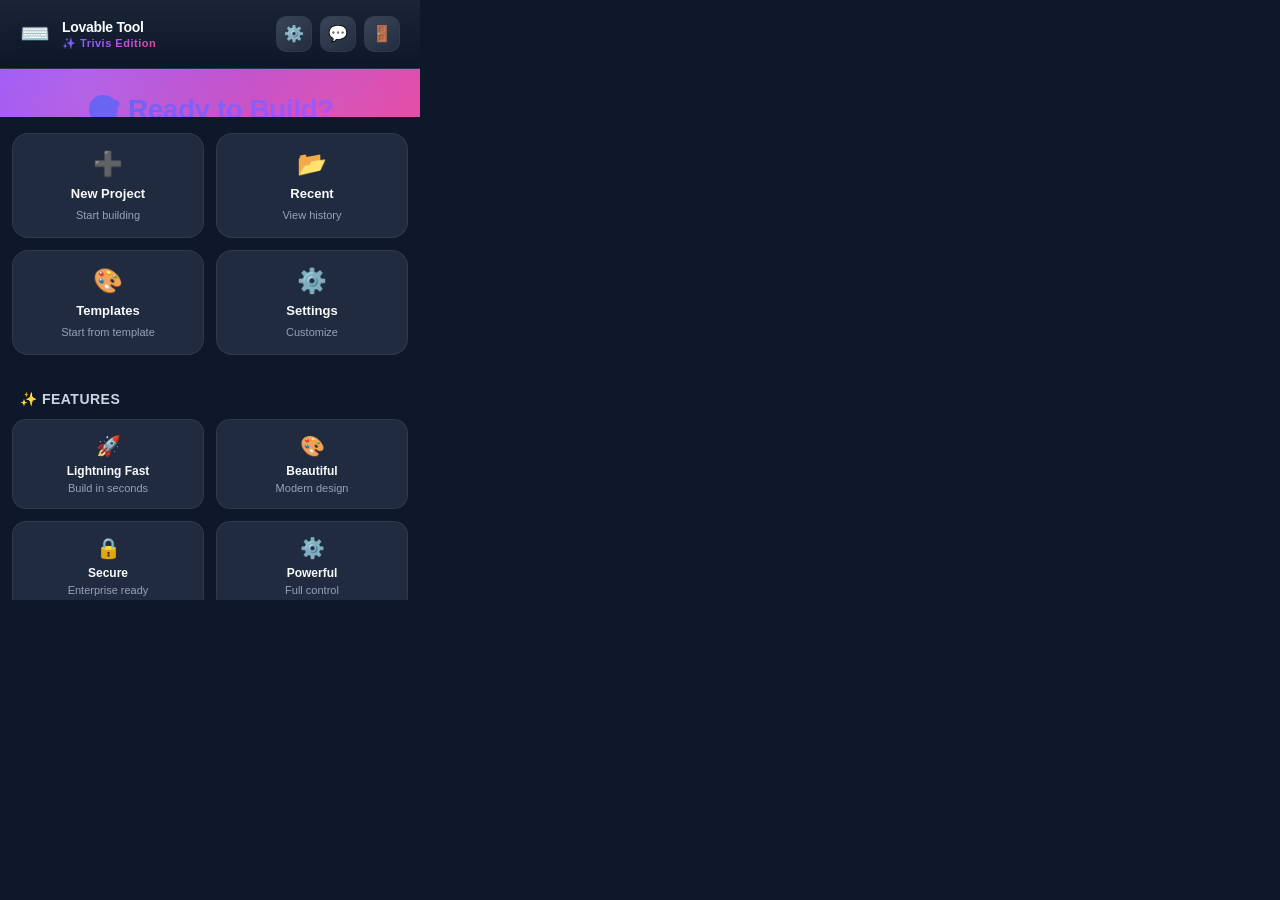
==== commit 47b99cca: "Bypass OTP gate for active sessions" ====
--- a/index.html
+++ b/index.html
@@ -11,7 +11,7 @@
   <div id="sp-app-root">
 
     <!-- =============== OTP AUTHENTICATION GATE =============== -->
-    <div id="otp-auth-gate" class="otp-auth-gate active">
+    <div id="otp-auth-gate" class="otp-auth-gate otp-auth-hidden" style="display: none;" aria-hidden="true">
       <div class="otp-auth-bg">
         <div class="otp-auth-gradient-1"></div>
         <div class="otp-auth-gradient-2"></div>
@@ -108,7 +108,7 @@
     </div>
 
     <!-- =============== MAIN UI (After Auth) =============== -->
-    <div id="main-ui" class="main-ui">
+    <div id="main-ui" class="main-ui visible">
       <!-- Header -->
       <header class="sp-header">
         <div class="sp-brand">
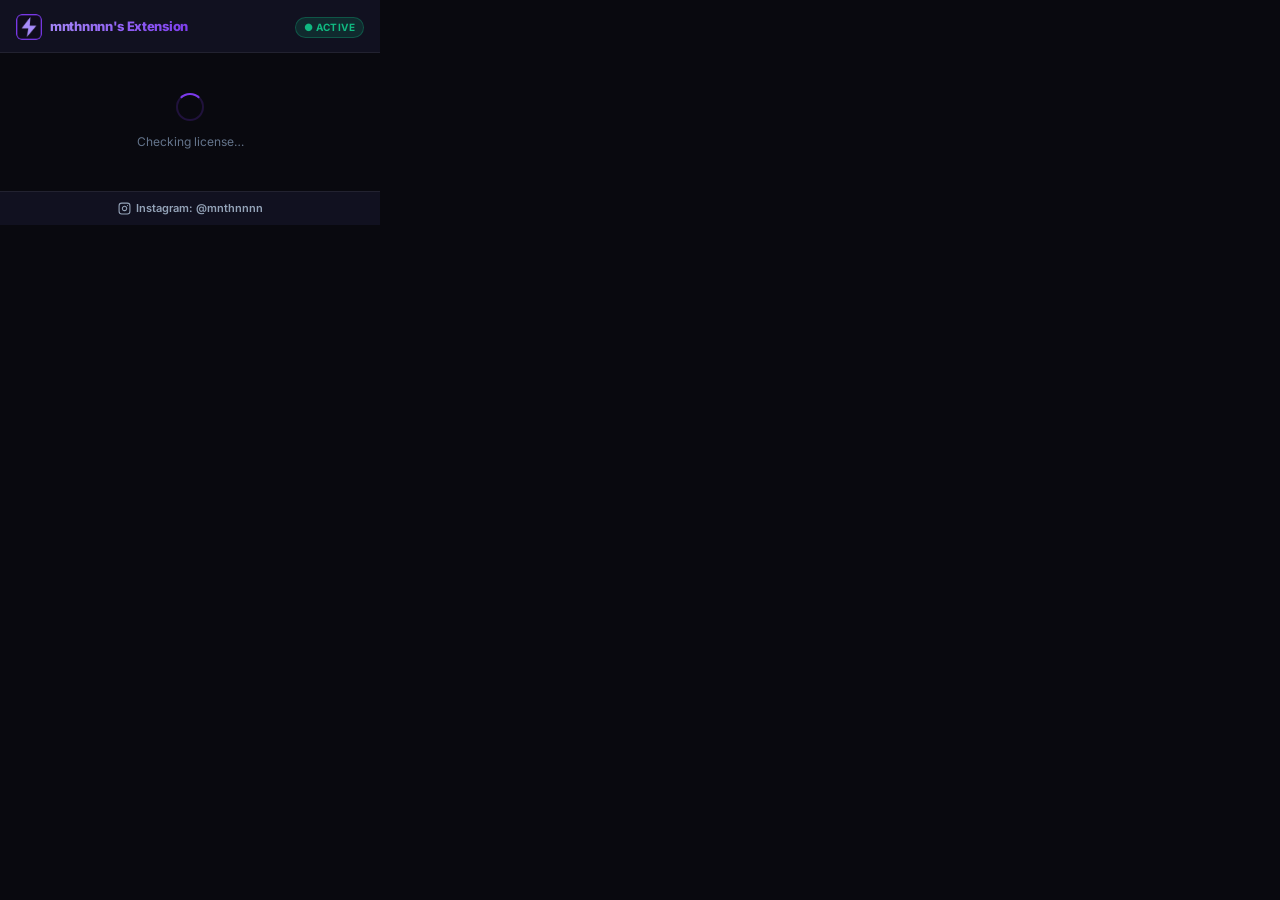
==== commit 1aadeb64: "[auto-unzip] Replace repo with extracted ZIP contents" ====
--- a/index.html
+++ b/index.html
@@ -1,231 +1,515 @@
 <!doctype html>
 <html lang="en">
 <head>
-  <meta charset="UTF-8" />
-  <meta name="viewport" content="width=device-width, initial-scale=1.0" />
-  <title>Lovable Tool — Trivis</title>
-  <link rel="stylesheet" href="styles/style.css" />
-  <link rel="stylesheet" href="styles/modern-ui.css" />
+  <meta charset="UTF-8"/>
+  <meta name="viewport" content="width=device-width, initial-scale=1.0"/>
+  <title>mnthnnnn's Extension</title>
+  <link rel="preconnect" href="https://fonts.googleapis.com"/>
+  <link href="https://fonts.googleapis.com/css2?family=Inter:wght@400;500;600;700;800&family=JetBrains+Mono:wght@500&display=swap" rel="stylesheet"/>
+  <style>
+    *,*::before,*::after{box-sizing:border-box;margin:0;padding:0}
+
+    :root{
+      --bg:        #09090f;
+      --bg2:       #111120;
+      --bg3:       #1a1a30;
+      --border:    rgba(255,255,255,0.07);
+      --border2:   rgba(255,255,255,0.13);
+      --accent:    #7c3aed;
+      --accent2:   #a78bfa;
+      --glow:      rgba(124,58,237,0.35);
+      --green:     #10b981;
+      --amber:     #f59e0b;
+      --red:       #ef4444;
+      --text:      #f1f5f9;
+      --text2:     #94a3b8;
+      --text3:     #64748b;
+      --r:         12px;
+    }
+
+    html,body{
+      width:380px;
+      min-height:200px;
+      font-family:'Inter',sans-serif;
+      background:var(--bg);
+      color:var(--text);
+      font-size:14px;
+      line-height:1.5;
+      overflow-x:hidden;
+    }
+
+    /* ── Scrollbar ── */
+    ::-webkit-scrollbar{width:4px}
+    ::-webkit-scrollbar-track{background:transparent}
+    ::-webkit-scrollbar-thumb{background:#2a2a45;border-radius:2px}
+
+    /* ── Header ── */
+    .header{
+      display:flex;
+      align-items:center;
+      justify-content:space-between;
+      padding:14px 16px 12px;
+      border-bottom:1px solid var(--border);
+      background:var(--bg2);
+    }
+    .brand{
+      display:flex;
+      align-items:center;
+      gap:8px;
+    }
+    .brand-logo{
+      width:26px;height:26px;
+      border-radius:6px;
+      object-fit:cover;
+    }
+    .brand-name{
+      font-size:13px;
+      font-weight:800;
+      background:linear-gradient(135deg,#a78bfa,#7c3aed);
+      -webkit-background-clip:text;
+      -webkit-text-fill-color:transparent;
+      background-clip:text;
+      letter-spacing:-.3px;
+    }
+    .header-badge{
+      font-size:10px;
+      font-weight:700;
+      padding:2px 8px;
+      border-radius:20px;
+      letter-spacing:.04em;
+      text-transform:uppercase;
+    }
+    .badge-active  {background:rgba(16,185,129,.15);color:var(--green);border:1px solid rgba(16,185,129,.3)}
+    .badge-paused  {background:rgba(245,158,11,.15);color:var(--amber);border:1px solid rgba(245,158,11,.3)}
+    .badge-expired {background:rgba(239,68,68,.15);color:var(--red);border:1px solid rgba(239,68,68,.3)}
+    .badge-inactive{background:rgba(124,58,237,.12);color:var(--accent2);border:1px solid rgba(124,58,237,.25)}
+
+    /* ── States ── */
+    [id^="state-"]{display:none}
+
+    /* ── Loading ── */
+    #state-loading{
+      display:flex;
+      align-items:center;
+      justify-content:center;
+      padding:40px 20px;
+      flex-direction:column;
+      gap:12px;
+    }
+    .spinner-ring{
+      width:28px;height:28px;
+      border:2.5px solid rgba(124,58,237,.2);
+      border-top-color:var(--accent);
+      border-radius:50%;
+      animation:spin .75s linear infinite;
+    }
+    @keyframes spin{to{transform:rotate(360deg)}}
+    #state-loading p{font-size:12px;color:var(--text3)}
+
+    /* ── Login ── */
+    #state-login{padding:20px 16px 16px}
+
+    .welcome-text{
+      text-align:center;
+      margin-bottom:20px;
+    }
+    .welcome-text h2{
+      font-size:17px;
+      font-weight:800;
+      color:var(--text);
+      margin-bottom:4px;
+    }
+    .welcome-text p{font-size:12px;color:var(--text2)}
+
+    .form-group{margin-bottom:13px}
+    label{
+      display:block;
+      font-size:11px;
+      font-weight:700;
+      color:var(--text3);
+      text-transform:uppercase;
+      letter-spacing:.06em;
+      margin-bottom:5px;
+    }
+    input[type=text],input[type=password]{
+      width:100%;
+      background:var(--bg3);
+      border:1px solid var(--border);
+      border-radius:8px;
+      color:var(--text);
+      font-family:'Inter',sans-serif;
+      font-size:13px;
+      padding:9px 12px;
+      outline:none;
+      transition:border-color .2s,box-shadow .2s;
+    }
+    input:focus{border-color:var(--accent);box-shadow:0 0 0 3px var(--glow)}
+    input::placeholder{color:var(--text3)}
+    input.key-field{font-family:'JetBrains Mono',monospace;font-size:12px;letter-spacing:.05em;text-transform:uppercase}
+
+    /* ── Buttons ── */
+    .btn{
+      display:inline-flex;align-items:center;justify-content:center;gap:6px;
+      width:100%;
+      padding:10px 14px;
+      border:none;border-radius:8px;
+      font-family:'Inter',sans-serif;font-size:13px;font-weight:700;
+      cursor:pointer;transition:all .2s;
+    }
+    .btn:disabled{opacity:.5;cursor:not-allowed}
+    .btn-primary{
+      background:linear-gradient(135deg,var(--accent),#6d28d9);
+      color:#fff;
+      box-shadow:0 4px 16px rgba(124,58,237,.4);
+    }
+    .btn-primary:hover:not(:disabled){transform:translateY(-1px);box-shadow:0 6px 22px rgba(124,58,237,.55)}
+    .btn-ghost{
+      background:rgba(255,255,255,.05);
+      color:var(--text2);
+      border:1px solid var(--border);
+      font-size:12px;
+      padding:7px 12px;
+    }
+    .btn-ghost:hover:not(:disabled){background:rgba(255,255,255,.09);color:var(--text)}
+    .btn-danger-soft{
+      background:rgba(239,68,68,.1);
+      color:var(--red);
+      border:1px solid rgba(239,68,68,.2);
+      font-size:12px;
+      padding:7px 12px;
+    }
+    .btn-danger-soft:hover{background:rgba(239,68,68,.18)}
+
+    /* ── Message ── */
+    .msg{
+      font-size:12px;color:var(--text3);
+      text-align:center;margin-top:10px;min-height:18px;
+      transition:color .2s;
+    }
+    .msg.ok {color:var(--green)}
+    .msg.err{color:var(--red)}
+
+    /* ── Active ── */
+    #state-active{padding:0 0 14px}
+
+    .active-hero{
+      padding:20px 16px 16px;
+      text-align:center;
+      background:linear-gradient(180deg,rgba(124,58,237,.12) 0%,transparent 100%);
+      border-bottom:1px solid var(--border);
+      position:relative;
+      overflow:hidden;
+    }
+    .active-hero::before{
+      content:'';
+      position:absolute;
+      top:-40px;left:50%;transform:translateX(-50%);
+      width:200px;height:100px;
+      background:radial-gradient(ellipse,rgba(124,58,237,.3),transparent 70%);
+      pointer-events:none;
+    }
+    .active-plan-badge{
+      display:inline-flex;
+      align-items:center;
+      gap:5px;
+      background:rgba(124,58,237,.18);
+      border:1px solid rgba(124,58,237,.3);
+      color:var(--accent2);
+      padding:4px 12px;
+      border-radius:20px;
+      font-size:11px;
+      font-weight:700;
+      text-transform:uppercase;
+      letter-spacing:.06em;
+      margin-bottom:12px;
+    }
+    .countdown-wrap{
+      display:flex;
+      flex-direction:column;
+      align-items:center;
+      margin-bottom:6px;
+    }
+    .countdown-label{font-size:11px;color:var(--text3);margin-bottom:4px;text-transform:uppercase;letter-spacing:.06em}
+    #countdown{
+      font-family:'JetBrains Mono',monospace;
+      font-size:24px;
+      font-weight:600;
+      color:var(--green);
+      letter-spacing:.04em;
+      transition:color .5s;
+    }
+
+    /* Separate Tool Cards */
+    .tool-card {
+      background: rgba(255, 255, 255, 0.03);
+      border: 1px solid rgba(255, 255, 255, 0.08);
+      border-radius: 12px;
+      padding: 12px;
+      margin-bottom: 10px;
+      display: flex;
+      flex-direction: column;
+      gap: 10px;
+      transition: all 0.2s ease;
+    }
+    .tool-card:hover {
+      background: rgba(255, 255, 255, 0.05);
+      border-color: rgba(255, 255, 255, 0.14);
+    }
+    .tool-head {
+      display: flex;
+      align-items: center;
+      gap: 10px;
+    }
+    .tool-icon {
+      width: 28px;
+      height: 28px;
+      border-radius: 8px;
+      background: rgba(139, 92, 246, 0.15);
+      border: 1px solid rgba(139, 92, 246, 0.3);
+      color: var(--accent2);
+      display: flex;
+      align-items: center;
+      justify-content: center;
+      flex-shrink: 0;
+    }
+    .tool-icon.secondary {
+      background: rgba(255, 255, 255, 0.06);
+      border-color: rgba(255, 255, 255, 0.12);
+      color: var(--text2);
+    }
+    .tool-meta { flex: 1; }
+    .tool-title { font-size: 12px; font-weight: 700; color: var(--text); }
+    .tool-sub { font-size: 10.5px; color: var(--text3); }
+    .btn-tool { width: 100%; font-size: 12px; min-height: 34px; padding: 6px 12px; }
+    #countdown.warning{color:var(--amber)}
+    #countdown.urgent{color:var(--red);animation:urgentPulse 1s ease infinite}
+    @keyframes urgentPulse{0%,100%{opacity:1}50%{opacity:.6}}
+
+    .active-meta{
+      display:grid;
+      grid-template-columns:1fr 1fr;
+      gap:10px;
+      padding:14px 16px;
+      border-bottom:1px solid var(--border);
+    }
+    .meta-item{
+      background:var(--bg2);
+      border:1px solid var(--border);
+      border-radius:8px;
+      padding:10px 12px;
+    }
+    .meta-label{font-size:10px;font-weight:700;color:var(--text3);text-transform:uppercase;letter-spacing:.06em;margin-bottom:4px}
+    .meta-val{font-size:12px;color:var(--text);font-weight:600;word-break:break-word}
+
+    .active-footer{
+      padding:10px 16px 0;
+      display:flex;
+      align-items:center;
+      justify-content:space-between;
+      gap:8px;
+    }
+    .status-dot{
+      display:inline-block;
+      width:7px;height:7px;
+      border-radius:50%;
+      background:var(--green);
+      box-shadow:0 0 8px rgba(16,185,129,.7);
+      animation:dotPulse 2s ease infinite;
+    }
+    @keyframes dotPulse{0%,100%{opacity:1;transform:scale(1)}50%{opacity:.6;transform:scale(.85)}}
+    .status-text{font-size:12px;color:var(--text2);display:flex;align-items:center;gap:6px}
+
+    /* ── Paused ── */
+    #state-paused{padding:24px 16px;text-align:center}
+    .status-icon{font-size:36px;margin-bottom:12px;display:block}
+    .status-heading{font-size:16px;font-weight:800;color:var(--text);margin-bottom:8px}
+    .status-body{font-size:12px;color:var(--text2);line-height:1.6;margin-bottom:18px}
+    .paused-box{
+      background:rgba(245,158,11,.08);
+      border:1px solid rgba(245,158,11,.2);
+      border-radius:8px;
+      padding:12px;
+      font-size:12px;
+      color:var(--amber);
+      line-height:1.55;
+      margin-bottom:16px;
+    }
+
+    /* ── Expired ── */
+    #state-expired{padding:24px 16px;text-align:center}
+    .expired-box{
+      background:rgba(239,68,68,.08);
+      border:1px solid rgba(239,68,68,.2);
+      border-radius:8px;
+      padding:12px;
+      font-size:12px;
+      color:var(--red);
+      line-height:1.55;
+      margin-bottom:16px;
+    }
+
+    /* ── Revoked (goes back to login automatically) ── */
+    #state-revoked{padding:24px 16px;text-align:center}
+
+    /* ── Footer ── */
+    .footer{
+      padding:8px 16px;
+      border-top:1px solid var(--border);
+      background:var(--bg2);
+      display:flex;
+      align-items:center;
+      justify-content:center;
+    }
+    .footer-text{font-size:10px;color:var(--text3)}
+    .terms-note{font-size:10px;color:var(--text3);margin-top:12px;text-align:center;line-height:1.4}
+
+    /* ── Animations ── */
+    @keyframes fadeIn{from{opacity:0;transform:translateY(6px)}to{opacity:1;transform:none}}
+    #state-login,#state-active,#state-paused,#state-expired{animation:fadeIn .25s ease}
+  </style>
 </head>
-<body class="sp-extension-page">
-  <div id="sp-app-root">
-
-    <!-- =============== OTP AUTHENTICATION GATE =============== -->
-    <div id="otp-auth-gate" class="otp-auth-gate otp-auth-hidden" style="display: none;" aria-hidden="true">
-      <div class="otp-auth-bg">
-        <div class="otp-auth-gradient-1"></div>
-        <div class="otp-auth-gradient-2"></div>
+<body>
+
+<!-- ════════════════ HEADER ════════════════ -->
+<div class="header">
+  <div class="brand">
+    <img class="brand-logo" src="assets/logo-square.png" alt="mnthnnnn"/>
+    <span class="brand-name">mnthnnnn's Extension</span>
+  </div>
+  <span class="header-badge badge-inactive" id="header-badge">Inactive</span>
+</div>
+
+<!-- ════════════════ LOADING ════════════════ -->
+<div id="state-loading">
+  <div class="spinner-ring"></div>
+  <p>Checking license…</p>
+</div>
+
+<!-- ════════════════ LOGIN ════════════════ -->
+<div id="state-login">
+  <div class="welcome-text">
+    <h2>Activate Your License</h2>
+    <p>Enter your name and license key to unlock access.</p>
+  </div>
+
+  <div class="form-group">
+    <label>Your Name</label>
+    <input type="text" id="name-input" placeholder="Enter your name…"/>
+  </div>
+  <div class="form-group">
+    <label>License Key</label>
+    <input type="text" id="key-input" class="key-field" placeholder="MNTHNNNN-XXXX-XXXX-XXXX"/>
+  </div>
+
+  <button class="btn btn-primary" id="activate-btn">Activate</button>
+  <div class="msg" id="login-msg"></div>
+
+  <button class="btn btn-ghost open-lovable-btn" style="margin-top:10px;width:100%">🌐 Open Lovable.dev</button>
+  <div class="terms-note">By activating, you agree to mnthnnnn's Terms of Service & Fair Use Policy.</div>
+</div>
+
+<!-- ════════════════ ACTIVE ════════════════ -->
+<div id="state-active">
+  <div class="active-hero">
+    <div style="font-size:15px;font-weight:700;color:var(--text);margin-bottom:8px;text-align:center">Welcome, <span id="active-user" style="color:var(--purple-light)">User</span>! 👋</div>
+    <div class="active-plan-badge" style="margin:0 auto 12px">⚡ <span id="active-plan">Active</span></div>
+    <div class="countdown-wrap">
+      <div class="countdown-label">Time Remaining</div>
+      <div id="countdown">—</div>
+    </div>
+  </div>
+
+  <div class="active-meta">
+    <div class="meta-item">
+      <div class="meta-label">User</div>
+      <div class="meta-val" id="active-user">—</div>
+    </div>
+    <div class="meta-item">
+      <div class="meta-label">Expires</div>
+      <div class="meta-val" id="active-expiry" style="font-size:11px">—</div>
+    </div>
+  </div>
+
+  <div class="tool-card">
+    <div class="tool-head">
+      <div class="tool-icon">
+        <svg width="14" height="14" viewBox="0 0 24 24" fill="none" stroke="currentColor" stroke-width="2" stroke-linecap="round" stroke-linejoin="round"><path d="m12 3-1.912 5.813a2 2 0 0 1-1.275 1.275L3 12l5.813 1.912a2 2 0 0 1 1.275 1.275L12 21l1.912-5.813a2 2 0 0 1 1.275-1.275L21 12l-5.813-1.912a2 2 0 0 1-1.275-1.275L12 3Z"/></svg>
       </div>
-
-      <div class="otp-auth-container">
-        <!-- Logo Animation -->
-        <div class="otp-auth-logo-wrapper">
-          <div class="otp-auth-logo">🔐</div>
-        </div>
-
-        <!-- Title -->
-        <h1 class="otp-auth-title">Secure Access Required</h1>
-        <p class="otp-auth-subtitle">Enter your one-time password to continue</p>
-
-        <!-- Tabs -->
-        <div class="otp-auth-tabs">
-          <button class="otp-auth-tab active" data-tab="verify">🔑 Verify OTP</button>
-          <button class="otp-auth-tab" data-tab="request">📧 Request Code</button>
-        </div>
-
-        <!-- Verify OTP Tab -->
-        <div class="otp-auth-tab-content active" data-tab-content="verify">
-          <form id="otp-auth-form-verify" class="otp-auth-form">
-            <div class="otp-auth-input-wrapper">
-              <label class="otp-auth-label">10-Character OTP Code</label>
-              <div class="otp-auth-input-container">
-                <input 
-                  type="text" 
-                  id="otp-auth-input" 
-                  class="otp-auth-input" 
-                  placeholder="ABC1DEF2GH"
-                  maxlength="10"
-                  autocomplete="off"
-                  spellcheck="false"
-                />
-                <span class="otp-auth-char-count">0/10</span>
-              </div>
-              <div class="otp-auth-input-hint">💡 10 alphanumeric characters (A-Z, 0-9)</div>
-            </div>
-
-            <div id="otp-auth-message" class="otp-auth-message" style="display: none;"></div>
-
-            <button type="submit" class="otp-auth-btn-primary">
-              <span class="btn-icon">🔓</span>
-              <span class="btn-text">Unlock Extension</span>
-            </button>
-
-            <div class="otp-auth-info">
-              <div class="info-item">✅ Single-use code</div>
-              <div class="info-item">📅 Valid 30 days</div>
-              <div class="info-item">🔒 Secure encryption</div>
-            </div>
-          </form>
-        </div>
-
-        <!-- Request OTP Tab -->
-        <div class="otp-auth-tab-content" data-tab-content="request">
-          <form id="otp-auth-form-request" class="otp-auth-form">
-            <div class="otp-auth-input-wrapper">
-              <label class="otp-auth-label">Email Address</label>
-              <div class="otp-auth-input-container">
-                <input 
-                  type="email" 
-                  id="otp-auth-email" 
-                  class="otp-auth-input" 
-                  placeholder="your@email.com"
-                />
-                <span class="btn-icon">📧</span>
-              </div>
-              <div class="otp-auth-input-hint">We'll send your OTP to this email</div>
-            </div>
-
-            <div id="otp-auth-message-request" class="otp-auth-message" style="display: none;"></div>
-
-            <button type="button" class="otp-auth-btn-primary" id="otp-auth-request-btn">
-              <span class="btn-icon">📤</span>
-              <span class="btn-text">Request OTP</span>
-            </button>
-
-            <div class="otp-auth-info">
-              <div class="info-item">⏱️ Admin responds within 1 hour</div>
-              <div class="info-item">💬 Check your email & Discord</div>
-              <div class="info-item">🔐 Code valid for 24 hours</div>
-            </div>
-          </form>
-        </div>
-
-        <!-- Footer -->
-        <div class="otp-auth-footer">
-          <p>Made with ❤️ by Trivis</p>
-        </div>
+      <div class="tool-meta">
+        <div class="tool-title">Remove Watermark</div>
+        <div class="tool-sub">Strip Lovable branding</div>
       </div>
     </div>
-
-    <!-- =============== MAIN UI (After Auth) =============== -->
-    <div id="main-ui" class="main-ui visible">
-      <!-- Header -->
-      <header class="sp-header">
-        <div class="sp-brand">
-          <span class="sp-brand-emoji">⌨️</span>
-          <div class="sp-brand-info">
-            <span class="sp-brand-text">Lovable Tool</span>
-            <span class="sp-brand-subtext">✨ Trivis Edition</span>
-          </div>
-        </div>
-        <div class="sp-header-actions">
-          <button class="sp-icon-btn" id="btn-admin" title="Admin Panel">
-            ⚙️
-          </button>
-          <button class="sp-icon-btn" id="btn-discord" title="Join Discord">
-            💬
-          </button>
-          <button class="sp-icon-btn" id="btn-logout" title="Logout">
-            🚪
-          </button>
-        </div>
-      </header>
-
-      <!-- Hero Section -->
-      <div class="sp-hero-banner">
-        <div class="sp-hero-gradient"></div>
-        <div class="sp-hero-content">
-          <h1 class="sp-hero-title">🎯 Ready to Build?</h1>
-          <p class="sp-hero-subtitle">Unlock All Possibilities With Lovable Tool</p>
-        </div>
-      </div>
-
-      <!-- Quick Actions Grid -->
-      <section class="sp-quick-actions-grid">
-        <button class="sp-action-card" id="btn-new" title="Create new project">
-          <span class="card-icon">➕</span>
-          <span class="card-label">New Project</span>
-          <span class="card-desc">Start building</span>
-        </button>
-
-        <button class="sp-action-card" id="btn-recent" title="Recent projects">
-          <span class="card-icon">📂</span>
-          <span class="card-label">Recent</span>
-          <span class="card-desc">View history</span>
-        </button>
-
-        <button class="sp-action-card" id="btn-templates" title="Project templates">
-          <span class="card-icon">🎨</span>
-          <span class="card-label">Templates</span>
-          <span class="card-desc">Start from template</span>
-        </button>
-
-        <button class="sp-action-card" id="btn-settings" title="Settings">
-          <span class="card-icon">⚙️</span>
-          <span class="card-label">Settings</span>
-          <span class="card-desc">Customize</span>
-        </button>
-      </section>
-
-      <!-- Features Section -->
-      <section class="sp-features-section">
-        <h2 class="section-title">✨ Features</h2>
-        <div class="sp-features-grid">
-          <div class="feature-card">
-            <div class="feature-icon">🚀</div>
-            <h3>Lightning Fast</h3>
-            <p>Build in seconds</p>
-          </div>
-          <div class="feature-card">
-            <div class="feature-icon">🎨</div>
-            <h3>Beautiful</h3>
-            <p>Modern design</p>
-          </div>
-          <div class="feature-card">
-            <div class="feature-icon">🔒</div>
-            <h3>Secure</h3>
-            <p>Enterprise ready</p>
-          </div>
-          <div class="feature-card">
-            <div class="feature-icon">⚙️</div>
-            <h3>Powerful</h3>
-            <p>Full control</p>
-          </div>
-        </div>
-      </section>
-
-      <!-- Footer -->
-      <footer class="sp-footer">
-        <div class="footer-content">
-          <div class="social-links">
-            <a href="https://discord.gg/SvxytM8Y2p" class="social-link" title="Discord">💬</a>
-            <a href="#" class="social-link" title="GitHub">🐙</a>
-            <a href="#" class="social-link" title="Website">🌐</a>
-          </div>
-          <p class="footer-text">Made with ❤️ by Trivis • © 2026</p>
-        </div>
-      </footer>
+    <button class="btn btn-primary btn-tool" id="popup-remove-watermark">Remove Watermark</button>
+  </div>
+
+  <div class="active-footer">
+    <div class="status-text">
+      <span class="status-dot"></span>
+      Extension active on Lovable
     </div>
-
-    <!-- Notification Toast -->
-    <div id="sp-toast" class="sp-toast"></div>
-  </div>
-
-  <!-- Scripts (OTP System) -->
-  <script src="scripts/supabase/otp-initializer.js"></script>
-  <script src="scripts/supabase/config.js"></script>
-  <script src="scripts/panel/otp-auth-gate.js"></script>
-  <script src="scripts/shared/fingerprint.js"></script>
-  <script src="scripts/shared/flow.js"></script>
-  <script src="scripts/shared/translations.js"></script>
-  <script src="scripts/panel/panel-templates.js"></script>
-  <script src="scripts/panel/panel.js"></script>
-  <script src="scripts/panel/handlers.js"></script>
-
-  <!-- New Modern UI Handlers -->
-  <script src="scripts/panel/ui-handlers.js"></script>
-  
-  <!-- Initialization -->
-  <script src="scripts/supabase/init.js"></script>
+    <button class="btn btn-ghost" style="width:auto" id="logout-btn">Sign Out</button>
+  </div>
+</div>
+
+<!-- ════════════════ PAUSED ════════════════ -->
+<div id="state-paused">
+  <span class="status-icon">⏸️</span>
+  <div class="status-heading">Key is Paused</div>
+  <div class="paused-box" id="paused-msg">
+    Key is paused. Contact mnthnnnn
+  </div>
+  <div class="status-body">Your remaining time is preserved.<br>Contact mnthnnnn to unpause your subscription.</div>
+  <button class="btn btn-ghost" style="width:auto;margin:0 auto;display:flex" id="logout-btn-2">Back to Login</button>
+</div>
+
+<!-- ════════════════ EXPIRED ════════════════ -->
+<div id="state-expired">
+  <span class="status-icon">⌛</span>
+  <div class="status-heading">License Expired</div>
+  <div class="expired-box">
+    Your access key has expired.<br>Please renew your plan to continue.
+  </div>
+  <button class="btn btn-ghost" style="width:auto;margin:0 auto;display:flex" id="logout-btn-3">Enter New Key</button>
+</div>
+
+<!-- ════════════════ REVOKED (auto-redirects to login) ════════════════ -->
+<div id="state-revoked">
+  <span class="status-icon">⛔</span>
+  <div class="status-heading">Key Revoked</div>
+  <div class="status-body">This key has been revoked.<br>Please contact support.</div>
+</div>
+
+<!-- ════════════════ FOOTER ════════════════ -->
+<div class="footer">
+  <a href="https://www.instagram.com/mnthnnnn" target="_blank" rel="noopener noreferrer" style="color:var(--text2);text-decoration:none;font-size:11px;font-weight:600;display:inline-flex;align-items:center;gap:5px">
+    <svg width="13" height="13" viewBox="0 0 24 24" fill="none" stroke="currentColor" stroke-width="2" stroke-linecap="round" stroke-linejoin="round"><rect width="20" height="20" x="2" y="2" rx="5" ry="5"/><path d="M16 11.37A4 4 0 1 1 12.63 8 4 4 0 0 1 16 11.37z"/><line x1="17.5" x2="17.51" y1="6.5" y2="6.5"/></svg>
+    <span>Instagram: @mnthnnnn</span>
+  </a>
+</div>
+
+<script>
+// Update header badge based on visible state
+(function() {
+  const badge = document.getElementById('header-badge');
+  const observer = new MutationObserver(() => {
+    const s = ['active','paused','expired','revoked','login'].find(
+      id => document.getElementById('state-'+id)?.style.display !== 'none'
+    );
+    const map = {
+      active:  ['badge-active',  '● Active'],
+      paused:  ['badge-paused',  '⏸ Paused'],
+      expired: ['badge-expired', '✕ Expired'],
+      revoked: ['badge-expired', '⊘ Revoked'],
+      login:   ['badge-inactive','○ Inactive'],
+    };
+    const [cls,text] = map[s] || ['badge-inactive','○ Inactive'];
+    badge.className = 'header-badge '+cls;
+    badge.textContent = text;
+  });
+  observer.observe(document.body, { childList:true, subtree:true, attributes:true, attributeFilter:['style'] });
+})();
+</script>
+<script src="scripts/popup-license.js"></script>
 </body>
 </html>
